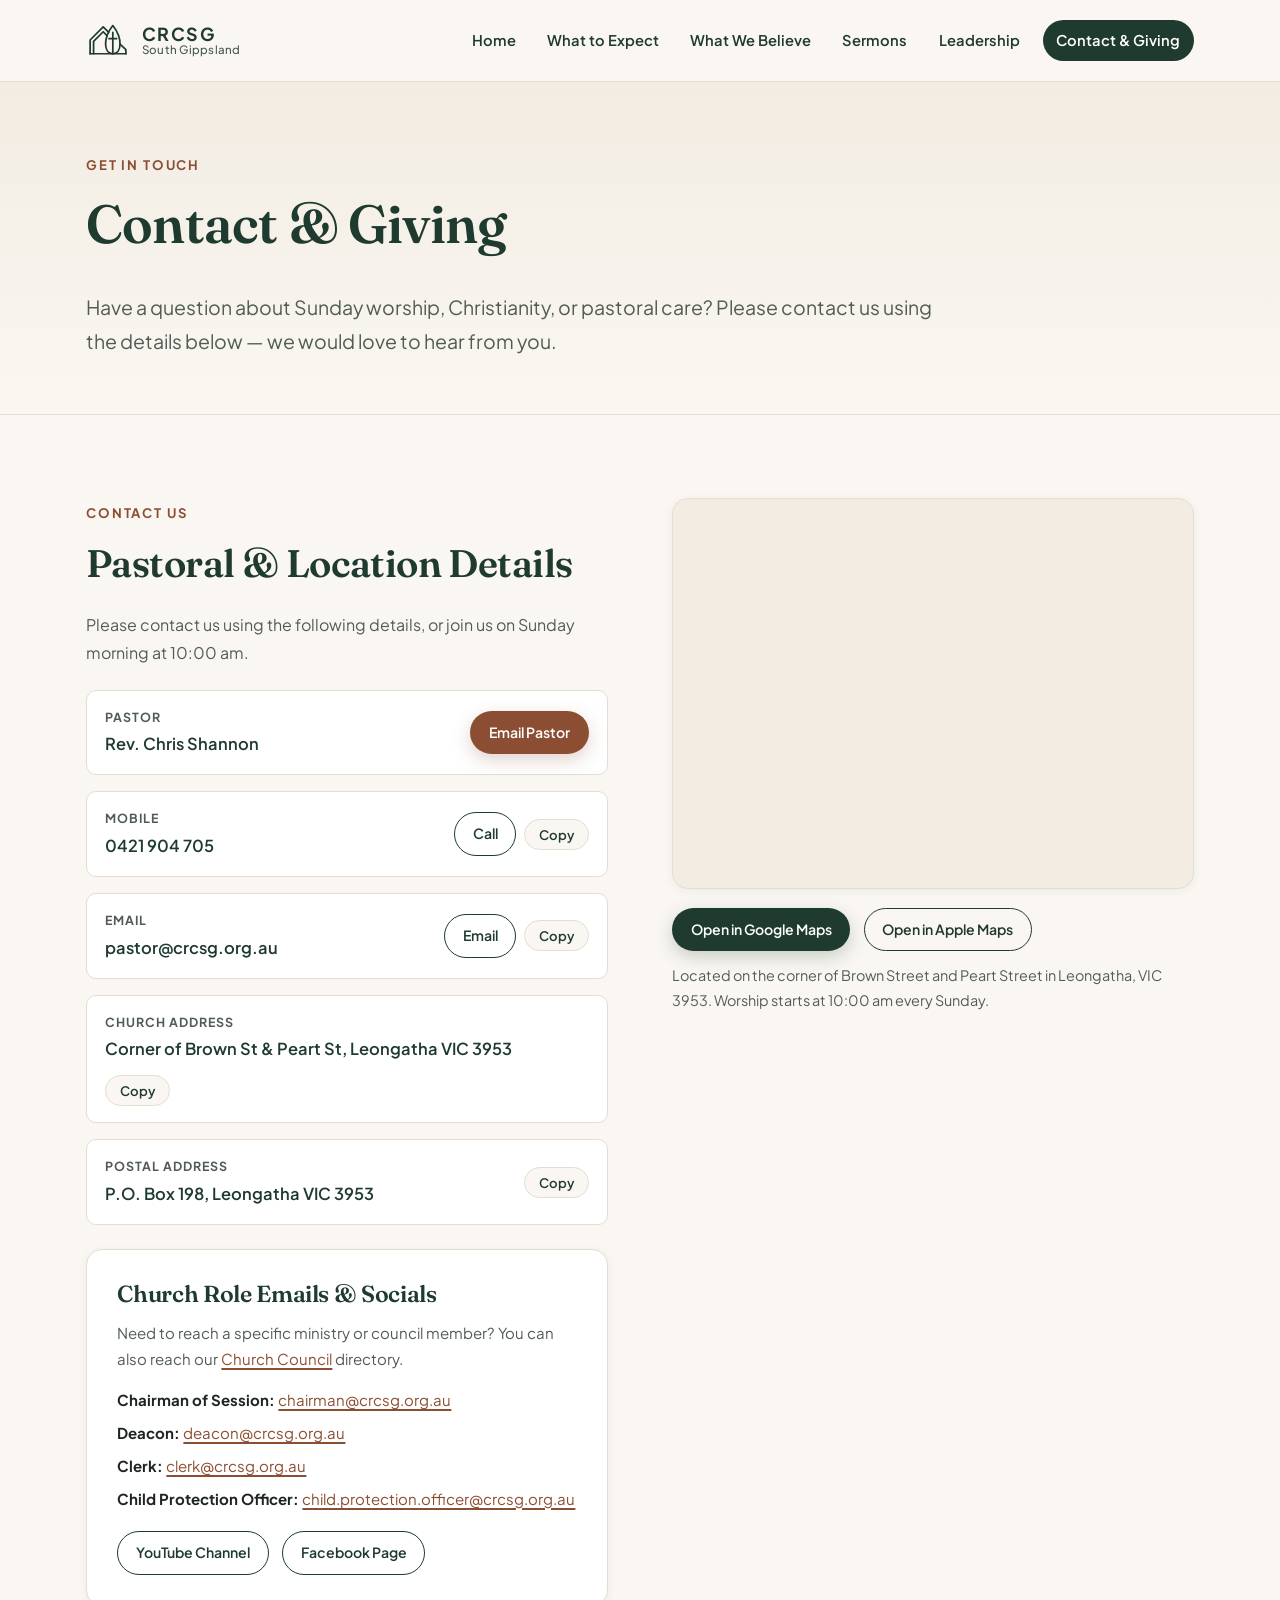
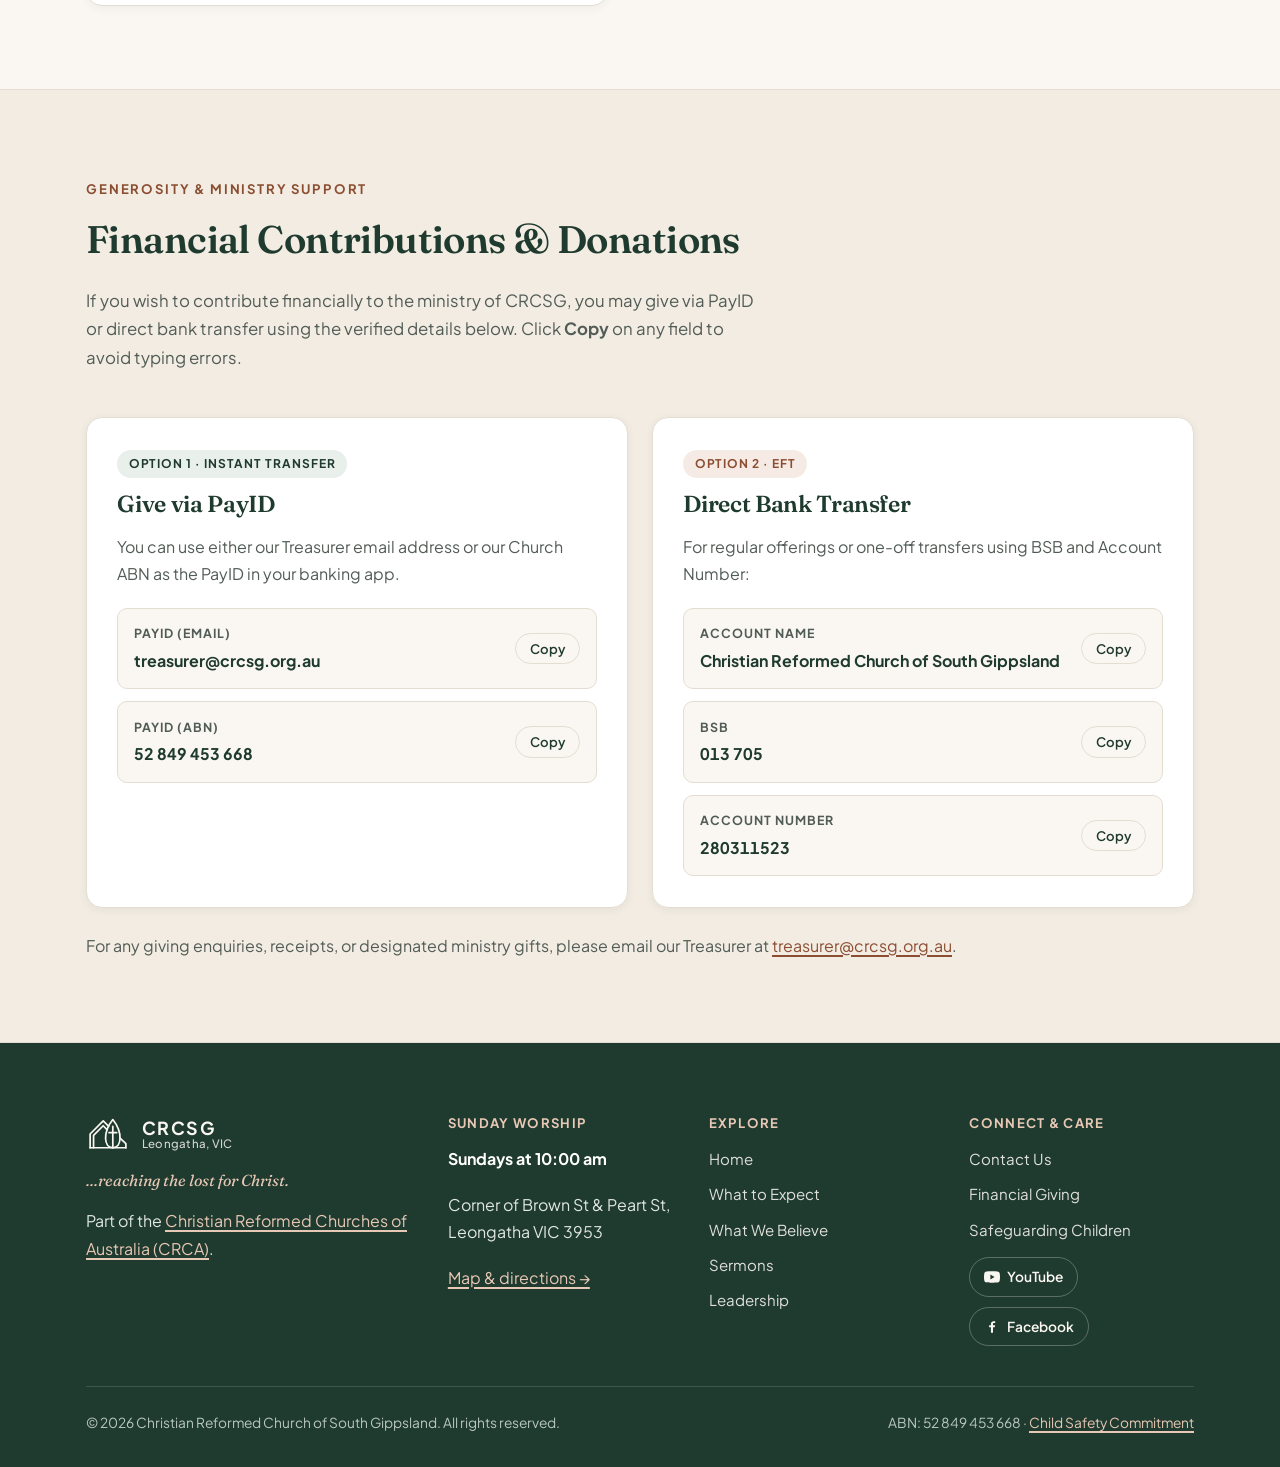
==== contact.html @ a5b3b0ab "Initial static website for Christian Reformed Church of South Gippsland" ====
<!DOCTYPE html>
<html lang="en-AU">
<head>
  <meta charset="UTF-8">
  <meta name="viewport" content="width=device-width, initial-scale=1.0">
  <title>Contact &amp; Giving | Christian Reformed Church of South Gippsland</title>
  <meta name="description" content="Contact Rev. Chris Shannon, get directions to our church at the corner of Brown and Peart Streets in Leongatha, or find PayID and bank transfer details.">
  <link rel="icon" type="image/svg+xml" href="assets/images/favicon.svg">
  <link rel="preconnect" href="https://fonts.googleapis.com">
  <link rel="preconnect" href="https://fonts.gstatic.com" crossorigin>
  <link href="https://fonts.googleapis.com/css2?family=Fraunces:ital,opsz,wght@0,9..144,500;0,9..144,600;1,9..144,500&family=Plus+Jakarta+Sans:wght@400;500;600;700&display=swap" rel="stylesheet">
  <link rel="stylesheet" href="assets/css/styles.css">
  <script defer src="assets/js/site-config.js"></script>
  <script defer src="assets/js/main.js"></script>
</head>
<body>
  <a class="skip-link" href="#main-content">Skip to main content</a>

  <header class="site-header">
    <div class="container header-inner">
      <a class="brand-link" href="index.html" aria-label="CRCSG Home">
        <svg class="brand-emblem" viewBox="0 0 64 52" fill="none" aria-hidden="true">
          <g stroke="currentColor" stroke-width="2.5" stroke-linecap="round" stroke-linejoin="round">
            <line x1="6" y1="46" x2="58" y2="46"/>
            <path d="M 6 46 V 26 L 25 7 L 33 15"/>
            <path d="M 11 46 V 28 L 25 14 L 30.5 19.5"/>
            <path d="M 39 5 C 54 24, 52 46, 39 46 C 26 46, 24 24, 39 5 Z"/>
            <line x1="39" y1="15" x2="39" y2="46"/>
            <line x1="33.5" y1="24" x2="44.5" y2="24"/>
            <path d="M 49.5 32 L 58 40 V 46"/>
          </g>
        </svg>
        <span class="brand-text">
          <span class="brand-acronym" data-config="shortName">CRCSG</span>
          <span class="brand-sub">South Gippsland</span>
        </span>
      </a>

      <button class="nav-toggle" type="button" aria-expanded="false" aria-controls="primary-navigation" aria-label="Toggle navigation menu">
        <svg viewBox="0 0 24 24" fill="none" stroke="currentColor" stroke-width="2" stroke-linecap="round" aria-hidden="true">
          <line x1="3" y1="6" x2="21" y2="6"/>
          <line x1="3" y1="12" x2="21" y2="12"/>
          <line x1="3" y1="18" x2="21" y2="18"/>
        </svg>
      </button>

      <nav class="primary-nav" id="primary-navigation" aria-label="Main navigation">
        <ul class="nav-list">
          <li><a class="nav-link" href="index.html">Home</a></li>
          <li><a class="nav-link" href="what-to-expect.html">What to Expect</a></li>
          <li><a class="nav-link" href="what-we-believe.html">What We Believe</a></li>
          <li><a class="nav-link" href="sermons.html">Sermons</a></li>
          <li><a class="nav-link" href="leadership.html">Leadership</a></li>
          <li><a class="nav-link nav-link--cta" href="contact.html" aria-current="page">Contact &amp; Giving</a></li>
        </ul>
      </nav>
    </div>
  </header>

  <div class="header-spacer" aria-hidden="true"></div>

  <main id="main-content">
    <section class="page-hero">
      <div class="container">
        <span class="eyebrow">Get In Touch</span>
        <h1>Contact &amp; Giving</h1>
        <p class="lead">
          Have a question about Sunday worship, Christianity, or pastoral care? Please contact us using the details below — we would love to hear from you.
        </p>
      </div>
    </section>

    <section class="section" id="location">
      <div class="container">
        <div class="split-grid split-grid--top">
          <div>
            <span class="eyebrow">Contact Us</span>
            <h2>Pastoral &amp; Location Details</h2>
            <p class="prose" style="color: var(--ink-muted); margin-bottom: 1.5rem;">
              Please contact us using the following details, or join us on Sunday morning at 10:00 am.
            </p>

            <div class="detail-list">
              <div class="detail-row">
                <div class="detail-meta">
                  <span class="detail-label">Pastor</span>
                  <span class="detail-value" data-config="pastor.name">Rev. Chris Shannon</span>
                </div>
                <div class="detail-actions">
                  <a class="btn btn-primary btn-sm" data-config-href="pastor.email" data-href-prefix="mailto:" href="mailto:pastor@crcsg.org.au">Email Pastor</a>
                </div>
              </div>

              <div class="detail-row">
                <div class="detail-meta">
                  <span class="detail-label">Mobile</span>
                  <span class="detail-value" data-config="pastor.phoneDisplay">0421 904 705</span>
                </div>
                <div class="detail-actions">
                  <a class="btn btn-outline btn-sm" data-config-href="pastor.phoneHref" data-href-prefix="tel:" href="tel:+61421904705">Call</a>
                  <button class="copy-btn" type="button" data-copy-config="pastor.phoneDisplay" data-copy-value="0421 904 705">Copy</button>
                </div>
              </div>

              <div class="detail-row">
                <div class="detail-meta">
                  <span class="detail-label">Email</span>
                  <span class="detail-value" data-config="pastor.email">pastor@crcsg.org.au</span>
                </div>
                <div class="detail-actions">
                  <a class="btn btn-outline btn-sm" data-config-href="pastor.email" data-href-prefix="mailto:" href="mailto:pastor@crcsg.org.au">Email</a>
                  <button class="copy-btn" type="button" data-copy-config="pastor.email" data-copy-value="pastor@crcsg.org.au">Copy</button>
                </div>
              </div>

              <div class="detail-row">
                <div class="detail-meta">
                  <span class="detail-label">Church Address</span>
                  <span class="detail-value" data-config="streetAddress">Corner of Brown St &amp; Peart St, Leongatha VIC 3953</span>
                </div>
                <div class="detail-actions">
                  <button class="copy-btn" type="button" data-copy-config="streetAddress" data-copy-value="Corner of Brown St & Peart St, Leongatha VIC 3953">Copy</button>
                </div>
              </div>

              <div class="detail-row">
                <div class="detail-meta">
                  <span class="detail-label">Postal Address</span>
                  <span class="detail-value" data-config="postalAddress">P.O. Box 198, Leongatha VIC 3953</span>
                </div>
                <div class="detail-actions">
                  <button class="copy-btn" type="button" data-copy-config="postalAddress" data-copy-value="P.O. Box 198, Leongatha VIC 3953">Copy</button>
                </div>
              </div>
            </div>

            <div class="card" style="margin-top: 1.5rem;">
              <h3 style="margin-bottom: 0.75rem;">Church Role Emails &amp; Socials</h3>
              <p style="font-size: 0.94rem; margin-bottom: 1rem;">
                Need to reach a specific ministry or council member? You can also reach our <a href="leadership.html">Church Council</a> directory.
              </p>
              <ul style="list-style: none; padding: 0; margin: 0 0 1.25rem; font-size: 0.94rem;">
                <li><strong>Chairman of Session:</strong> <a data-config-href="emails.chairman" data-href-prefix="mailto:" href="mailto:chairman@crcsg.org.au" data-config="emails.chairman">chairman@crcsg.org.au</a></li>
                <li><strong>Deacon:</strong> <a data-config-href="emails.deacon" data-href-prefix="mailto:" href="mailto:deacon@crcsg.org.au" data-config="emails.deacon">deacon@crcsg.org.au</a></li>
                <li><strong>Clerk:</strong> <a data-config-href="emails.clerk" data-href-prefix="mailto:" href="mailto:clerk@crcsg.org.au" data-config="emails.clerk">clerk@crcsg.org.au</a></li>
                <li><strong>Child Protection Officer:</strong> <a data-config-href="emails.childProtection" data-href-prefix="mailto:" href="mailto:child.protection.officer@crcsg.org.au" data-config="emails.childProtection">child.protection.officer@crcsg.org.au</a></li>
              </ul>
              <div class="btn-group">
                <a class="btn btn-outline btn-sm" data-config-href="youtube.channelUrl" href="https://www.youtube.com/@sgcrc-christianreformedchurch" target="_blank" rel="noopener noreferrer">YouTube Channel</a>
                <a class="btn btn-outline btn-sm" data-config-href="facebookUrl" href="https://www.facebook.com/p/Christian-Reformed-Church-South-Gippsland-100090853963231/" target="_blank" rel="noopener noreferrer">Facebook Page</a>
              </div>
            </div>
          </div>

          <div data-reveal>
            <div class="map-frame">
              <iframe
                title="Map showing Christian Reformed Church of South Gippsland at Corner of Brown St and Peart St, Leongatha"
                src="https://maps.google.com/maps?q=-38.473421,145.938105&z=16&output=embed"
                loading="lazy"
                referrerpolicy="no-referrer-when-downgrade"></iframe>
            </div>
            <div class="btn-group" style="margin-top: 1.15rem;">
              <a class="btn btn-forest btn-sm" data-config-href="googleMapsUrl" href="https://www.google.com/maps/search/?api=1&query=Corner+of+Brown+St+%26+Peart+St,+Leongatha+VIC+3953,+Australia" target="_blank" rel="noopener noreferrer">
                Open in Google Maps
              </a>
              <a class="btn btn-outline btn-sm" data-config-href="appleMapsUrl" href="https://maps.apple.com/?q=Christian+Reformed+Church+of+South+Gippsland&ll=-38.473421,145.938105" target="_blank" rel="noopener noreferrer">
                Open in Apple Maps
              </a>
            </div>
            <p style="margin-top: 0.75rem; font-size: 0.9rem; color: var(--ink-muted);">
              Located on the corner of Brown Street and Peart Street in Leongatha, VIC 3953. Worship starts at 10:00 am every Sunday.
            </p>
          </div>
        </div>
      </div>
    </section>

    <section class="section section--sand" id="giving">
      <div class="container">
        <div class="section-header">
          <span class="eyebrow">Generosity &amp; Ministry Support</span>
          <h2>Financial Contributions &amp; Donations</h2>
          <p>
            If you wish to contribute financially to the ministry of CRCSG, you may give via PayID or direct bank transfer using the verified details below. Click <strong>Copy</strong> on any field to avoid typing errors.
          </p>
        </div>

        <div class="cards-grid cards-grid--2" data-reveal>
          <article class="card">
            <span class="role-badge">Option 1 · Instant Transfer</span>
            <h3>Give via PayID</h3>
            <p style="margin-bottom: 1.25rem;">
              You can use either our Treasurer email address or our Church ABN as the PayID in your banking app.
            </p>

            <div class="giving-row">
              <div class="detail-meta">
                <span class="detail-label">PayID (Email)</span>
                <span class="mono-value" data-config="giving.payIdEmail">treasurer@crcsg.org.au</span>
              </div>
              <button class="copy-btn" type="button" data-copy-config="giving.payIdEmail" data-copy-value="treasurer@crcsg.org.au">Copy</button>
            </div>

            <div class="giving-row">
              <div class="detail-meta">
                <span class="detail-label">PayID (ABN)</span>
                <span class="mono-value" data-config="giving.payIdAbnDisplay">52 849 453 668</span>
              </div>
              <button class="copy-btn" type="button" data-copy-config="giving.payIdAbnCopy" data-copy-value="52849453668">Copy</button>
            </div>
          </article>

          <article class="card">
            <span class="role-badge role-badge--timber">Option 2 · EFT</span>
            <h3>Direct Bank Transfer</h3>
            <p style="margin-bottom: 1.25rem;">
              For regular offerings or one-off transfers using BSB and Account Number:
            </p>

            <div class="giving-row">
              <div class="detail-meta">
                <span class="detail-label">Account Name</span>
                <span class="mono-value" data-config="giving.accountName">Christian Reformed Church of South Gippsland</span>
              </div>
              <button class="copy-btn" type="button" data-copy-config="giving.accountName" data-copy-value="Christian Reformed Church of South Gippsland">Copy</button>
            </div>

            <div class="giving-row">
              <div class="detail-meta">
                <span class="detail-label">BSB</span>
                <span class="mono-value" data-config="giving.bsbDisplay">013 705</span>
              </div>
              <button class="copy-btn" type="button" data-copy-config="giving.bsbCopy" data-copy-value="013705">Copy</button>
            </div>

            <div class="giving-row">
              <div class="detail-meta">
                <span class="detail-label">Account Number</span>
                <span class="mono-value" data-config="giving.accountNumber">280311523</span>
              </div>
              <button class="copy-btn" type="button" data-copy-config="giving.accountNumber" data-copy-value="280311523">Copy</button>
            </div>
          </article>
        </div>

        <p style="margin-top: 1.5rem; color: var(--ink-muted);">
          For any giving enquiries, receipts, or designated ministry gifts, please email our Treasurer at
          <a data-config-href="emails.treasurer" data-href-prefix="mailto:" href="mailto:treasurer@crcsg.org.au" data-config="emails.treasurer">treasurer@crcsg.org.au</a>.
        </p>
      </div>
    </section>
  </main>

  <footer class="site-footer">
    <div class="container">
      <div class="footer-grid">
        <div>
          <a class="brand-link footer-brand" href="index.html">
            <svg class="brand-emblem" viewBox="0 0 64 52" fill="none" aria-hidden="true">
              <g stroke="currentColor" stroke-width="2.5" stroke-linecap="round" stroke-linejoin="round">
                <line x1="6" y1="46" x2="58" y2="46"/>
                <path d="M 6 46 V 26 L 25 7 L 33 15"/>
                <path d="M 11 46 V 28 L 25 14 L 30.5 19.5"/>
                <path d="M 39 5 C 54 24, 52 46, 39 46 C 26 46, 24 24, 39 5 Z"/>
                <line x1="39" y1="15" x2="39" y2="46"/>
                <line x1="33.5" y1="24" x2="44.5" y2="24"/>
                <path d="M 49.5 32 L 58 40 V 46"/>
              </g>
            </svg>
            <span class="brand-text">
              <span class="brand-acronym" data-config="shortName">CRCSG</span>
              <span class="brand-sub">Leongatha, VIC</span>
            </span>
          </a>
          <p class="footer-tagline" data-config="tagline">...reaching the lost for Christ.</p>
          <p>
            Part of the <a href="https://crca.org.au" data-config-href="crcaUrl" target="_blank" rel="noopener noreferrer" style="color: #E7C8B5;">Christian Reformed Churches of Australia (CRCA)</a>.
          </p>
        </div>

        <div>
          <h3 class="footer-heading">Sunday Worship</h3>
          <p><strong data-config="serviceTime" style="color: #FFFFFF;">Sundays at 10:00 am</strong></p>
          <p data-config="streetAddress">Corner of Brown St &amp; Peart St, Leongatha VIC 3953</p>
          <p><a href="contact.html#location" style="color: #E7C8B5;">Map &amp; directions →</a></p>
        </div>

        <div>
          <h3 class="footer-heading">Explore</h3>
          <ul class="footer-links">
            <li><a href="index.html">Home</a></li>
            <li><a href="what-to-expect.html">What to Expect</a></li>
            <li><a href="what-we-believe.html">What We Believe</a></li>
            <li><a href="sermons.html">Sermons</a></li>
            <li><a href="leadership.html">Leadership</a></li>
          </ul>
        </div>

        <div>
          <h3 class="footer-heading">Connect &amp; Care</h3>
          <ul class="footer-links">
            <li><a href="contact.html">Contact Us</a></li>
            <li><a href="contact.html#giving">Financial Giving</a></li>
            <li><a href="safeguarding.html">Safeguarding Children</a></li>
          </ul>
          <div class="social-pills">
            <a class="social-pill" data-config-href="youtube.channelUrl" href="https://www.youtube.com/@sgcrc-christianreformedchurch" target="_blank" rel="noopener noreferrer">
              <svg viewBox="0 0 24 24" fill="currentColor" aria-hidden="true"><path d="M23.5 6.2a3 3 0 0 0-2.1-2.1C19.5 3.5 12 3.5 12 3.5s-7.5 0-9.4.6A3 3 0 0 0 .5 6.2 31.3 31.3 0 0 0 0 12a31.3 31.3 0 0 0 .5 5.8 3 3 0 0 0 2.1 2.1c1.9.6 9.4.6 9.4.6s7.5 0 9.4-.6a3 3 0 0 0 2.1-2.1A31.3 31.3 0 0 0 24 12a31.3 31.3 0 0 0-.5-5.8ZM9.6 15.6V8.4L15.8 12l-6.2 3.6Z"/></svg>
              YouTube
            </a>
            <a class="social-pill" data-config-href="facebookUrl" href="https://www.facebook.com/p/Christian-Reformed-Church-South-Gippsland-100090853963231/" target="_blank" rel="noopener noreferrer">
              <svg viewBox="0 0 24 24" fill="currentColor" aria-hidden="true"><path d="M13.5 22v-8h2.7l.4-3h-3.1V9.1c0-.9.3-1.5 1.6-1.5h1.7V4.9c-.3 0-1.3-.1-2.4-.1-2.4 0-4 1.4-4 4.1V11H7.7v3h2.7v8h3.1Z"/></svg>
              Facebook
            </a>
          </div>
        </div>
      </div>

      <div class="footer-bottom">
        <span>&copy; <span data-current-year>2026</span> <span data-config="churchName">Christian Reformed Church of South Gippsland</span>. All rights reserved.</span>
        <span>ABN: <span data-config="abn">52 849 453 668</span> · <a href="safeguarding.html">Child Safety Commitment</a></span>
      </div>
    </div>
  </footer>
</body>
</html>
---- assets/css/styles.css ----
/* ==========================================================================
   CRCSG Design System — "Warm South Gippsland"
   Pure static CSS with custom properties, zero dependencies.
   ========================================================================== */

:root {
  /* Core Palette */
  --bg-cream: #FAF7F2;
  --bg-sand: #F2ECE2;
  --bg-card: #FFFFFF;
  --forest-deep: #1F3A2E;
  --forest-mid: #2E5242;
  --forest-soft: #E9F0EC;
  --timber: #8C4E32;
  --timber-hover: #733D25;
  --timber-soft: #F6EBE4;
  --ink: #1E2421;
  --ink-muted: #525C56;
  --border-warm: #E4DDD2;

  /* Emergency / Safeguarding Alert */
  --danger-soft: #FDF2F2;
  --danger-border: #D96B6B;
  --danger-text: #8C2323;

  /* Typography */
  --font-serif: "Fraunces", Georgia, "Times New Roman", serif;
  --font-sans: "Plus Jakarta Sans", -apple-system, BlinkMacSystemFont, "Segoe UI", Roboto, sans-serif;

  /* Layout & Rhythm */
  --container-max: 1180px;
  --prose-max: 68ch;
  --header-height: 82px;
  --radius-sm: 10px;
  --radius-md: 16px;
  --radius-lg: 24px;
  --shadow-sm: 0 2px 10px rgba(31, 58, 46, 0.06);
  --shadow-md: 0 12px 32px rgba(31, 58, 46, 0.09);
  --shadow-lg: 0 20px 50px rgba(31, 58, 46, 0.14);
  --transition: 220ms cubic-bezier(0.22, 1, 0.36, 1);
}

/* Base Reset */
*,
*::before,
*::after {
  box-sizing: border-box;
}

html {
  scroll-behavior: smooth;
  -webkit-text-size-adjust: 100%;
}

body {
  margin: 0;
  font-family: var(--font-sans);
  font-size: 1rem;
  line-height: 1.7;
  color: var(--ink);
  background-color: var(--bg-cream);
  overflow-x: hidden;
  -webkit-font-smoothing: antialiased;
}

img,
svg,
iframe {
  max-width: 100%;
  display: block;
}

img {
  height: auto;
}

a {
  color: var(--timber);
  text-decoration-thickness: 1.5px;
  text-underline-offset: 3px;
  transition: color var(--transition);
}

a:hover {
  color: var(--timber-hover);
}

a:focus-visible,
button:focus-visible {
  outline: 3px solid var(--timber);
  outline-offset: 3px;
  border-radius: 4px;
}

h1,
h2,
h3,
h4 {
  margin: 0 0 0.65em;
  font-family: var(--font-serif);
  font-weight: 600;
  line-height: 1.2;
  color: var(--forest-deep);
  letter-spacing: -0.015em;
}

h1 {
  font-size: clamp(2.15rem, 4.4vw, 3.35rem);
}

h2 {
  font-size: clamp(1.7rem, 3.1vw, 2.4rem);
}

h3 {
  font-size: clamp(1.2rem, 2vw, 1.45rem);
}

p {
  margin: 0 0 1.15em;
}

p:last-child {
  margin-bottom: 0;
}

ul {
  margin: 0 0 1.15em;
  padding-left: 1.35rem;
}

li + li {
  margin-top: 0.45rem;
}

.sr-only {
  position: absolute;
  width: 1px;
  height: 1px;
  padding: 0;
  margin: -1px;
  overflow: hidden;
  clip: rect(0, 0, 0, 0);
  white-space: nowrap;
  border: 0;
}

.skip-link {
  position: absolute;
  left: -9999px;
  top: 0.75rem;
  z-index: 9999;
  padding: 0.75rem 1.25rem;
  background: var(--forest-deep);
  color: #FFFFFF;
  font-weight: 600;
  text-decoration: none;
  border-radius: 8px;
}

.skip-link:focus {
  left: 0.75rem;
}

.container {
  width: 100%;
  max-width: var(--container-max);
  margin: 0 auto;
  padding: 0 clamp(1.2rem, 4vw, 2.25rem);
}

.prose {
  max-width: var(--prose-max);
}

/* ==========================================================================
   Buttons & Links
   ========================================================================== */
.btn {
  display: inline-flex;
  align-items: center;
  justify-content: center;
  gap: 0.55rem;
  padding: 0.85rem 1.5rem;
  border-radius: 999px;
  border: 1.5px solid transparent;
  font-family: var(--font-sans);
  font-size: 0.96rem;
  font-weight: 600;
  text-decoration: none;
  cursor: pointer;
  transition: background-color var(--transition), color var(--transition),
    border-color var(--transition), transform var(--transition),
    box-shadow var(--transition);
}

.btn svg {
  width: 18px;
  height: 18px;
  flex-shrink: 0;
}

.btn:hover {
  transform: translateY(-1px);
}

.btn-primary {
  background-color: var(--timber);
  color: #FFFFFF;
  box-shadow: 0 6px 18px rgba(140, 78, 50, 0.25);
}

.btn-primary:hover {
  background-color: var(--timber-hover);
  color: #FFFFFF;
}

.btn-forest {
  background-color: var(--forest-deep);
  color: #FFFFFF;
  box-shadow: 0 6px 18px rgba(31, 58, 46, 0.22);
}

.btn-forest:hover {
  background-color: var(--forest-mid);
  color: #FFFFFF;
}

.btn-outline {
  background-color: transparent;
  color: var(--forest-deep);
  border-color: var(--forest-deep);
}

.btn-outline:hover {
  background-color: var(--forest-deep);
  color: #FFFFFF;
}

.btn-outline-light {
  background-color: rgba(250, 247, 242, 0.12);
  color: #FAF7F2;
  border-color: rgba(250, 247, 242, 0.6);
  backdrop-filter: blur(6px);
}

.btn-outline-light:hover {
  background-color: #FAF7F2;
  color: var(--forest-deep);
  border-color: #FAF7F2;
}

.btn-sm {
  padding: 0.55rem 1.1rem;
  font-size: 0.88rem;
}

.btn-group {
  display: flex;
  flex-wrap: wrap;
  gap: 0.85rem;
  align-items: center;
}

.text-link {
  display: inline-flex;
  align-items: center;
  gap: 0.35rem;
  font-weight: 600;
  color: var(--timber);
  text-decoration: none;
  border-bottom: 1.5px solid rgba(140, 78, 50, 0.35);
  padding-bottom: 2px;
}

.text-link:hover {
  color: var(--timber-hover);
  border-bottom-color: var(--timber-hover);
}

/* Copy Buttons */
.copy-btn {
  display: inline-flex;
  align-items: center;
  gap: 0.4rem;
  padding: 0.38rem 0.85rem;
  border-radius: 999px;
  border: 1px solid var(--border-warm);
  background-color: var(--bg-cream);
  color: var(--forest-deep);
  font-family: var(--font-sans);
  font-size: 0.82rem;
  font-weight: 600;
  cursor: pointer;
  white-space: nowrap;
  transition: all var(--transition);
}

.copy-btn:hover {
  background-color: var(--forest-soft);
  border-color: var(--forest-mid);
}

.copy-btn.is-copied {
  background-color: var(--forest-deep);
  border-color: var(--forest-deep);
  color: #FFFFFF;
}

.copy-btn--subtle {
  padding: 0.28rem 0.72rem;
  font-size: 0.78rem;
}

/* ==========================================================================
   Site Header & Navigation
   ========================================================================== */
.site-header {
  position: fixed;
  top: 0;
  left: 0;
  right: 0;
  z-index: 1000;
  height: var(--header-height);
  display: flex;
  align-items: center;
  background-color: rgba(250, 247, 242, 0.95);
  border-bottom: 1px solid var(--border-warm);
  backdrop-filter: blur(12px);
  color: var(--forest-deep);
  transition: background-color var(--transition), color var(--transition),
    border-color var(--transition), box-shadow var(--transition);
}

.site-header.is-scrolled {
  background-color: rgba(250, 247, 242, 0.98);
  box-shadow: var(--shadow-sm);
}

/* Transparent Dark-Hero Header Mode (Home Page Only) */
.site-header--hero:not(.is-scrolled) {
  background-color: rgba(18, 36, 28, 0.28);
  border-bottom-color: rgba(250, 247, 242, 0.14);
  color: #FAF7F2;
}

.header-inner {
  display: flex;
  align-items: center;
  justify-content: space-between;
  gap: 1.5rem;
}

.brand-link {
  display: inline-flex;
  align-items: center;
  gap: 0.75rem;
  text-decoration: none;
  color: inherit;
  flex-shrink: 0;
}

.brand-link:hover {
  color: inherit;
}

.brand-emblem {
  width: 44px;
  height: 38px;
  color: inherit;
  flex-shrink: 0;
}

.brand-text {
  display: flex;
  flex-direction: column;
  line-height: 1.1;
}

.brand-acronym {
  font-family: var(--font-sans);
  font-size: 1.12rem;
  font-weight: 700;
  letter-spacing: 0.08em;
}

.brand-sub {
  font-size: 0.72rem;
  font-weight: 500;
  opacity: 0.82;
  letter-spacing: 0.02em;
}

.primary-nav {
  display: flex;
  align-items: center;
  gap: 0.35rem;
}

.nav-list {
  display: flex;
  align-items: center;
  list-style: none;
  margin: 0;
  padding: 0;
  gap: 0.25rem;
}

.nav-list li + li {
  margin-top: 0;
}

.nav-link {
  display: inline-flex;
  align-items: center;
  padding: 0.5rem 0.85rem;
  border-radius: 999px;
  font-size: 0.92rem;
  font-weight: 600;
  color: inherit;
  text-decoration: none;
  white-space: nowrap;
  transition: background-color var(--transition), color var(--transition);
}

.nav-link:hover {
  color: inherit;
  background-color: rgba(31, 58, 46, 0.08);
}

.site-header--hero:not(.is-scrolled) .nav-link:hover {
  background-color: rgba(250, 247, 242, 0.15);
}

.nav-link[aria-current="page"] {
  background-color: var(--forest-soft);
  color: var(--forest-deep);
}

.site-header--hero:not(.is-scrolled) .nav-link[aria-current="page"] {
  background-color: rgba(250, 247, 242, 0.2);
  color: #FAF7F2;
}

.nav-link--cta {
  margin-left: 0.35rem;
  background-color: var(--timber);
  color: #FFFFFF;
}

.nav-link--cta:hover,
.site-header--hero:not(.is-scrolled) .nav-link--cta:hover {
  background-color: var(--timber-hover);
  color: #FFFFFF;
}

.nav-link--cta[aria-current="page"] {
  background-color: var(--forest-deep);
  color: #FFFFFF;
}

.nav-toggle {
  display: none;
  align-items: center;
  justify-content: center;
  width: 44px;
  height: 44px;
  padding: 0;
  border-radius: 10px;
  border: 1px solid currentColor;
  background: transparent;
  color: inherit;
  cursor: pointer;
}

.nav-toggle svg {
  width: 22px;
  height: 22px;
}

.header-spacer {
  height: var(--header-height);
}

/* ==========================================================================
   Hero & Page Headers
   ========================================================================== */
.hero {
  position: relative;
  min-height: min(86vh, 760px);
  display: flex;
  align-items: center;
  padding: calc(var(--header-height) + 3.5rem) 0 6.5rem;
  color: #FAF7F2;
  background-color: var(--forest-deep);
  background-size: cover;
  background-position: center;
  overflow: hidden;
}

.hero::before {
  content: "";
  position: absolute;
  inset: 0;
  background: linear-gradient(
    110deg,
    rgba(20, 40, 31, 0.88) 0%,
    rgba(24, 48, 37, 0.72) 52%,
    rgba(20, 40, 31, 0.46) 100%
  );
  z-index: 1;
}

.hero-inner {
  position: relative;
  z-index: 2;
  max-width: 720px;
}

.eyebrow {
  display: inline-flex;
  align-items: center;
  gap: 0.5rem;
  margin-bottom: 1rem;
  font-size: 0.82rem;
  font-weight: 700;
  text-transform: uppercase;
  letter-spacing: 0.14em;
  color: var(--timber);
}

.hero .eyebrow {
  color: #E7C8B5;
}

.hero h1 {
  color: #FAF7F2;
  margin-bottom: 0.45rem;
}

.hero-tagline {
  font-family: var(--font-serif);
  font-style: italic;
  font-size: clamp(1.2rem, 2.2vw, 1.55rem);
  color: #E9E2D6;
  margin-bottom: 1.75rem;
}

.hero-pill {
  display: inline-flex;
  flex-wrap: wrap;
  align-items: center;
  gap: 0.6rem 1rem;
  padding: 0.7rem 1.15rem;
  margin-bottom: 2rem;
  border-radius: var(--radius-md);
  background-color: rgba(250, 247, 242, 0.14);
  border: 1px solid rgba(250, 247, 242, 0.25);
  backdrop-filter: blur(8px);
  font-size: 0.94rem;
  font-weight: 500;
  color: #FAF7F2;
}

.hero-pill strong {
  color: #FFFFFF;
}

/* Quick-Info Overlap Strip */
.quick-bar-wrap {
  position: relative;
  z-index: 3;
  margin-top: -3.2rem;
  margin-bottom: 1rem;
}

.quick-bar {
  display: grid;
  grid-template-columns: repeat(3, minmax(0, 1fr));
  gap: 1.15rem;
}

.quick-card {
  display: flex;
  align-items: flex-start;
  gap: 1rem;
  padding: 1.35rem 1.4rem;
  background-color: var(--bg-card);
  border: 1px solid var(--border-warm);
  border-radius: var(--radius-md);
  box-shadow: var(--shadow-md);
}

.icon-well {
  width: 44px;
  height: 44px;
  border-radius: 12px;
  background-color: var(--forest-soft);
  color: var(--forest-deep);
  display: flex;
  align-items: center;
  justify-content: center;
  flex-shrink: 0;
}

.icon-well--timber {
  background-color: var(--timber-soft);
  color: var(--timber);
}

.icon-well svg {
  width: 22px;
  height: 22px;
}

.quick-card h2,
.quick-card h3 {
  font-family: var(--font-sans);
  font-size: 0.85rem;
  font-weight: 700;
  text-transform: uppercase;
  letter-spacing: 0.08em;
  color: var(--ink-muted);
  margin-bottom: 0.25rem;
}

.quick-card p {
  margin: 0;
  font-weight: 600;
  color: var(--forest-deep);
  line-height: 1.45;
}

.quick-card .quick-sub {
  display: block;
  margin-top: 0.2rem;
  font-size: 0.88rem;
  font-weight: 400;
  color: var(--ink-muted);
}

/* Interior Page Editorial Header */
.page-hero {
  padding: clamp(2.8rem, 6vw, 4.25rem) 0 clamp(2.4rem, 5vw, 3.5rem);
  background: linear-gradient(180deg, var(--bg-sand) 0%, var(--bg-cream) 100%);
  border-bottom: 1px solid var(--border-warm);
}

.page-hero .lead {
  font-size: clamp(1.06rem, 1.8vw, 1.22rem);
  color: var(--ink-muted);
  max-width: 62ch;
}

/* ==========================================================================
   Sections & Layouts
   ========================================================================== */
.section {
  padding: clamp(3.4rem, 6.5vw, 5.25rem) 0;
}

.section--sand {
  background-color: var(--bg-sand);
  border-top: 1px solid var(--border-warm);
  border-bottom: 1px solid var(--border-warm);
}

.section--forest {
  background-color: var(--forest-deep);
  color: #FAF7F2;
}

.section--forest h2,
.section--forest h3 {
  color: #FAF7F2;
}

.section--forest p {
  color: #DFE7E2;
}

.section-header {
  max-width: 680px;
  margin-bottom: clamp(2rem, 4vw, 2.75rem);
}

.section-header p {
  color: var(--ink-muted);
  font-size: 1.05rem;
}

.split-grid {
  display: grid;
  grid-template-columns: repeat(2, minmax(0, 1fr));
  gap: clamp(2rem, 5vw, 4rem);
  align-items: center;
}

.split-grid--top {
  align-items: start;
}

.media-frame {
  border-radius: var(--radius-lg);
  overflow: hidden;
  border: 1px solid var(--border-warm);
  box-shadow: var(--shadow-md);
  background-color: var(--bg-sand);
}

.media-frame img {
  width: 100%;
  aspect-ratio: 4 / 3;
  object-fit: cover;
}

.cards-grid {
  display: grid;
  grid-template-columns: repeat(3, minmax(0, 1fr));
  gap: 1.5rem;
}

.cards-grid--2 {
  grid-template-columns: repeat(2, minmax(0, 1fr));
}

.card {
  background-color: var(--bg-card);
  border: 1px solid var(--border-warm);
  border-radius: var(--radius-md);
  padding: clamp(1.4rem, 2.5vw, 1.9rem);
  box-shadow: var(--shadow-sm);
  transition: transform var(--transition), box-shadow var(--transition);
}

.card--hover:hover {
  transform: translateY(-3px);
  box-shadow: var(--shadow-md);
}

.card p {
  color: var(--ink-muted);
}

/* Badges & Tags */
.role-badge {
  display: inline-block;
  margin-bottom: 0.75rem;
  padding: 0.25rem 0.7rem;
  border-radius: 999px;
  font-size: 0.75rem;
  font-weight: 700;
  text-transform: uppercase;
  letter-spacing: 0.08em;
  background-color: var(--forest-soft);
  color: var(--forest-deep);
}

.role-badge--timber {
  background-color: var(--timber-soft);
  color: var(--timber);
}

.role-badge--sand {
  background-color: var(--bg-sand);
  color: var(--ink);
}

/* ==========================================================================
   YouTube Cinema Frame & Map Embeds
   ========================================================================== */
.video-frame {
  position: relative;
  width: 100%;
  aspect-ratio: 16 / 9;
  border-radius: var(--radius-lg);
  overflow: hidden;
  background-color: #13221B;
  border: 1px solid var(--border-warm);
  box-shadow: var(--shadow-lg);
}

.video-frame iframe {
  position: absolute;
  inset: 0;
  width: 100%;
  height: 100%;
  border: 0;
}

.map-frame {
  width: 100%;
  min-height: 360px;
  aspect-ratio: 4 / 3;
  border-radius: var(--radius-md);
  overflow: hidden;
  border: 1px solid var(--border-warm);
  background-color: var(--bg-sand);
  box-shadow: var(--shadow-sm);
}

.map-frame iframe {
  width: 100%;
  height: 100%;
  min-height: 360px;
  border: 0;
}

.pdf-frame {
  width: 100%;
  min-height: 640px;
  border-radius: var(--radius-md);
  overflow: hidden;
  border: 1px solid var(--border-warm);
  background-color: #FFFFFF;
  box-shadow: var(--shadow-md);
}

.pdf-frame iframe {
  width: 100%;
  height: 640px;
  border: 0;
}

/* ==========================================================================
   What to Expect & What We Believe Specials
   ========================================================================== */
.rhythm-list {
  list-style: none;
  padding: 0;
  margin: 1.5rem 0 0;
  display: grid;
  gap: 0.75rem;
}

.rhythm-item {
  display: flex;
  align-items: flex-start;
  gap: 0.85rem;
  padding: 0.9rem 1.1rem;
  background-color: var(--bg-card);
  border: 1px solid var(--border-warm);
  border-radius: var(--radius-sm);
}

.rhythm-item svg {
  width: 20px;
  height: 20px;
  color: var(--timber);
  flex-shrink: 0;
  margin-top: 0.15rem;
}

.callout-banner {
  padding: clamp(1.75rem, 3.5vw, 2.5rem);
  border-radius: var(--radius-lg);
  background-color: var(--forest-soft);
  border: 1px solid rgba(31, 58, 46, 0.16);
}

.solas-grid {
  display: grid;
  grid-template-columns: repeat(2, minmax(0, 1fr));
  gap: 1.4rem;
}

.sola-card {
  position: relative;
  display: flex;
  flex-direction: column;
  background-color: var(--bg-card);
  border: 1px solid var(--border-warm);
  border-radius: var(--radius-md);
  padding: 1.75rem;
  box-shadow: var(--shadow-sm);
}

.sola-card--full {
  grid-column: 1 / -1;
}

.sola-num {
  font-family: var(--font-serif);
  font-size: 0.95rem;
  font-weight: 600;
  color: var(--timber);
  margin-bottom: 0.35rem;
  letter-spacing: 0.06em;
}

.sola-latin {
  font-size: 0.82rem;
  font-style: italic;
  color: var(--ink-muted);
  margin-bottom: 0.85rem;
}

/* ==========================================================================
   Leadership, Contact & Giving
   ========================================================================== */
.leadership-grid {
  display: grid;
  grid-template-columns: repeat(2, minmax(0, 1fr));
  gap: 1.5rem;
}

.leader-card {
  display: flex;
  flex-direction: column;
}

.leader-card--wide {
  grid-column: 1 / -1;
}

.leader-name {
  margin-bottom: 0.45rem;
}

.leader-desc {
  margin-bottom: 1rem;
}

.leader-actions {
  margin-top: auto;
  display: flex;
  flex-wrap: wrap;
  align-items: center;
  gap: 0.65rem 1rem;
}

.elder-list {
  list-style: none;
  padding: 0;
  margin: 0.35rem 0 0;
  display: grid;
  grid-template-columns: repeat(2, minmax(0, 1fr));
  gap: 0.85rem;
}

.elder-item {
  display: flex;
  flex-wrap: wrap;
  align-items: center;
  justify-content: space-between;
  gap: 0.6rem;
  padding: 0.95rem 1.1rem;
  border-radius: var(--radius-sm);
  background-color: var(--bg-cream);
  border: 1px solid var(--border-warm);
}

.elder-info {
  display: flex;
  flex-direction: column;
}

.elder-note {
  font-size: 0.84rem;
  color: var(--ink-muted);
}

/* Contact Rows & Giving Details */
.detail-list {
  display: grid;
  gap: 1rem;
}

.detail-row {
  display: flex;
  flex-wrap: wrap;
  align-items: center;
  justify-content: space-between;
  gap: 0.75rem 1rem;
  padding: 1rem 1.15rem;
  background-color: var(--bg-card);
  border: 1px solid var(--border-warm);
  border-radius: var(--radius-sm);
}

.detail-meta {
  display: flex;
  flex-direction: column;
  gap: 0.15rem;
}

.detail-label {
  font-size: 0.78rem;
  font-weight: 700;
  text-transform: uppercase;
  letter-spacing: 0.08em;
  color: var(--ink-muted);
}

.detail-value {
  font-size: 1.03rem;
  font-weight: 600;
  color: var(--forest-deep);
  word-break: break-word;
}

.detail-actions {
  display: flex;
  flex-wrap: wrap;
  align-items: center;
  gap: 0.5rem;
}

.giving-row {
  display: flex;
  flex-wrap: wrap;
  align-items: center;
  justify-content: space-between;
  gap: 0.75rem;
  padding: 0.9rem 1rem;
  border-radius: var(--radius-sm);
  background-color: var(--bg-cream);
  border: 1px solid var(--border-warm);
}

.giving-row + .giving-row {
  margin-top: 0.75rem;
}

.mono-value {
  font-family: var(--font-sans);
  font-variant-numeric: tabular-nums;
  font-weight: 700;
  color: var(--forest-deep);
}

/* Safeguarding 000 Emergency Banner */
.alert-emergency {
  display: flex;
  align-items: flex-start;
  gap: 1rem;
  padding: 1.3rem 1.5rem;
  border-radius: var(--radius-md);
  background-color: var(--danger-soft);
  border: 1.5px solid var(--danger-border);
  color: var(--danger-text);
  margin-bottom: 2rem;
}

.alert-emergency svg {
  width: 24px;
  height: 24px;
  flex-shrink: 0;
  margin-top: 0.1rem;
}

.alert-emergency strong {
  color: var(--danger-text);
}

.alert-emergency a {
  color: var(--danger-text);
  font-weight: 700;
}

/* ==========================================================================
   Footer
   ========================================================================== */
.site-footer {
  background-color: var(--forest-deep);
  color: #DFE7E2;
  padding: clamp(3rem, 6vw, 4.5rem) 0 2rem;
}

.footer-grid {
  display: grid;
  grid-template-columns: 1.45fr 1fr 1fr 1fr;
  gap: 2.25rem;
  padding-bottom: 2.5rem;
  border-bottom: 1px solid rgba(250, 247, 242, 0.14);
}

.footer-brand {
  color: #FAF7F2;
  margin-bottom: 0.85rem;
}

.footer-tagline {
  font-family: var(--font-serif);
  font-style: italic;
  color: #E7C8B5;
  margin-bottom: 0.85rem;
}

.footer-heading {
  font-family: var(--font-sans);
  font-size: 0.82rem;
  font-weight: 700;
  text-transform: uppercase;
  letter-spacing: 0.1em;
  color: #E7C8B5;
  margin-bottom: 0.9rem;
}

.footer-links {
  list-style: none;
  padding: 0;
  margin: 0;
}

.footer-links li + li {
  margin-top: 0.5rem;
}

.footer-links a {
  color: #FAF7F2;
  text-decoration: none;
  font-size: 0.94rem;
  opacity: 0.88;
}

.footer-links a:hover {
  opacity: 1;
  text-decoration: underline;
  color: #FFFFFF;
}

.social-pills {
  display: flex;
  flex-wrap: wrap;
  gap: 0.6rem;
  margin-top: 0.9rem;
}

.social-pill {
  display: inline-flex;
  align-items: center;
  gap: 0.45rem;
  padding: 0.45rem 0.85rem;
  border-radius: 999px;
  border: 1px solid rgba(250, 247, 242, 0.28);
  color: #FAF7F2;
  text-decoration: none;
  font-size: 0.86rem;
  font-weight: 600;
}

.social-pill:hover {
  background-color: rgba(250, 247, 242, 0.14);
  color: #FFFFFF;
}

.social-pill svg {
  width: 16px;
  height: 16px;
}

.footer-bottom {
  display: flex;
  flex-wrap: wrap;
  justify-content: space-between;
  align-items: center;
  gap: 0.75rem 1.5rem;
  padding-top: 1.5rem;
  font-size: 0.86rem;
  color: #B9C8BF;
}

.footer-bottom a {
  color: #E7C8B5;
}

/* ==========================================================================
   Gentle Reveal Animations
   ========================================================================== */
[data-reveal] {
  opacity: 0;
  transform: translateY(16px);
  transition: opacity 550ms cubic-bezier(0.22, 1, 0.36, 1),
    transform 550ms cubic-bezier(0.22, 1, 0.36, 1);
}

[data-reveal].is-visible {
  opacity: 1;
  transform: translateY(0);
}

@media (prefers-reduced-motion: reduce) {
  html {
    scroll-behavior: auto;
  }
  [data-reveal] {
    opacity: 1;
    transform: none;
    transition: none;
  }
  .btn:hover,
  .card--hover:hover {
    transform: none;
  }
}

/* ==========================================================================
   Responsive Breakpoints
   ========================================================================== */
@media (max-width: 960px) {
  .nav-toggle {
    display: inline-flex;
  }

  .primary-nav {
    position: fixed;
    top: var(--header-height);
    left: 0;
    right: 0;
    background-color: var(--bg-cream);
    color: var(--forest-deep);
    border-bottom: 1px solid var(--border-warm);
    box-shadow: var(--shadow-lg);
    padding: 1.25rem clamp(1.2rem, 4vw, 2.25rem) 1.75rem;
    flex-direction: column;
    align-items: stretch;
    opacity: 0;
    visibility: hidden;
    transform: translateY(-8px);
    transition: opacity var(--transition), transform var(--transition), visibility var(--transition);
  }

  .primary-nav.is-open {
    opacity: 1;
    visibility: visible;
    transform: translateY(0);
  }

  .nav-list {
    flex-direction: column;
    align-items: stretch;
    gap: 0.35rem;
  }

  .nav-link {
    padding: 0.75rem 1rem;
    border-radius: 12px;
    color: var(--forest-deep);
  }

  .site-header--hero:not(.is-scrolled) .nav-link {
    color: var(--forest-deep);
  }

  .site-header--hero:not(.is-scrolled) .nav-link[aria-current="page"] {
    background-color: var(--forest-soft);
    color: var(--forest-deep);
  }

  .nav-link--cta {
    margin-left: 0;
    margin-top: 0.5rem;
    justify-content: center;
    color: #FFFFFF !important;
  }

  .quick-bar,
  .split-grid,
  .cards-grid,
  .cards-grid--2,
  .solas-grid,
  .leadership-grid,
  .elder-list {
    grid-template-columns: 1fr;
  }

  .quick-bar-wrap {
    margin-top: 1.5rem;
  }

  .footer-grid {
    grid-template-columns: repeat(2, minmax(0, 1fr));
  }
}

@media (max-width: 600px) {
  .footer-grid {
    grid-template-columns: 1fr;
  }

  .pdf-frame,
  .pdf-frame iframe {
    min-height: 460px;
    height: 460px;
  }
}
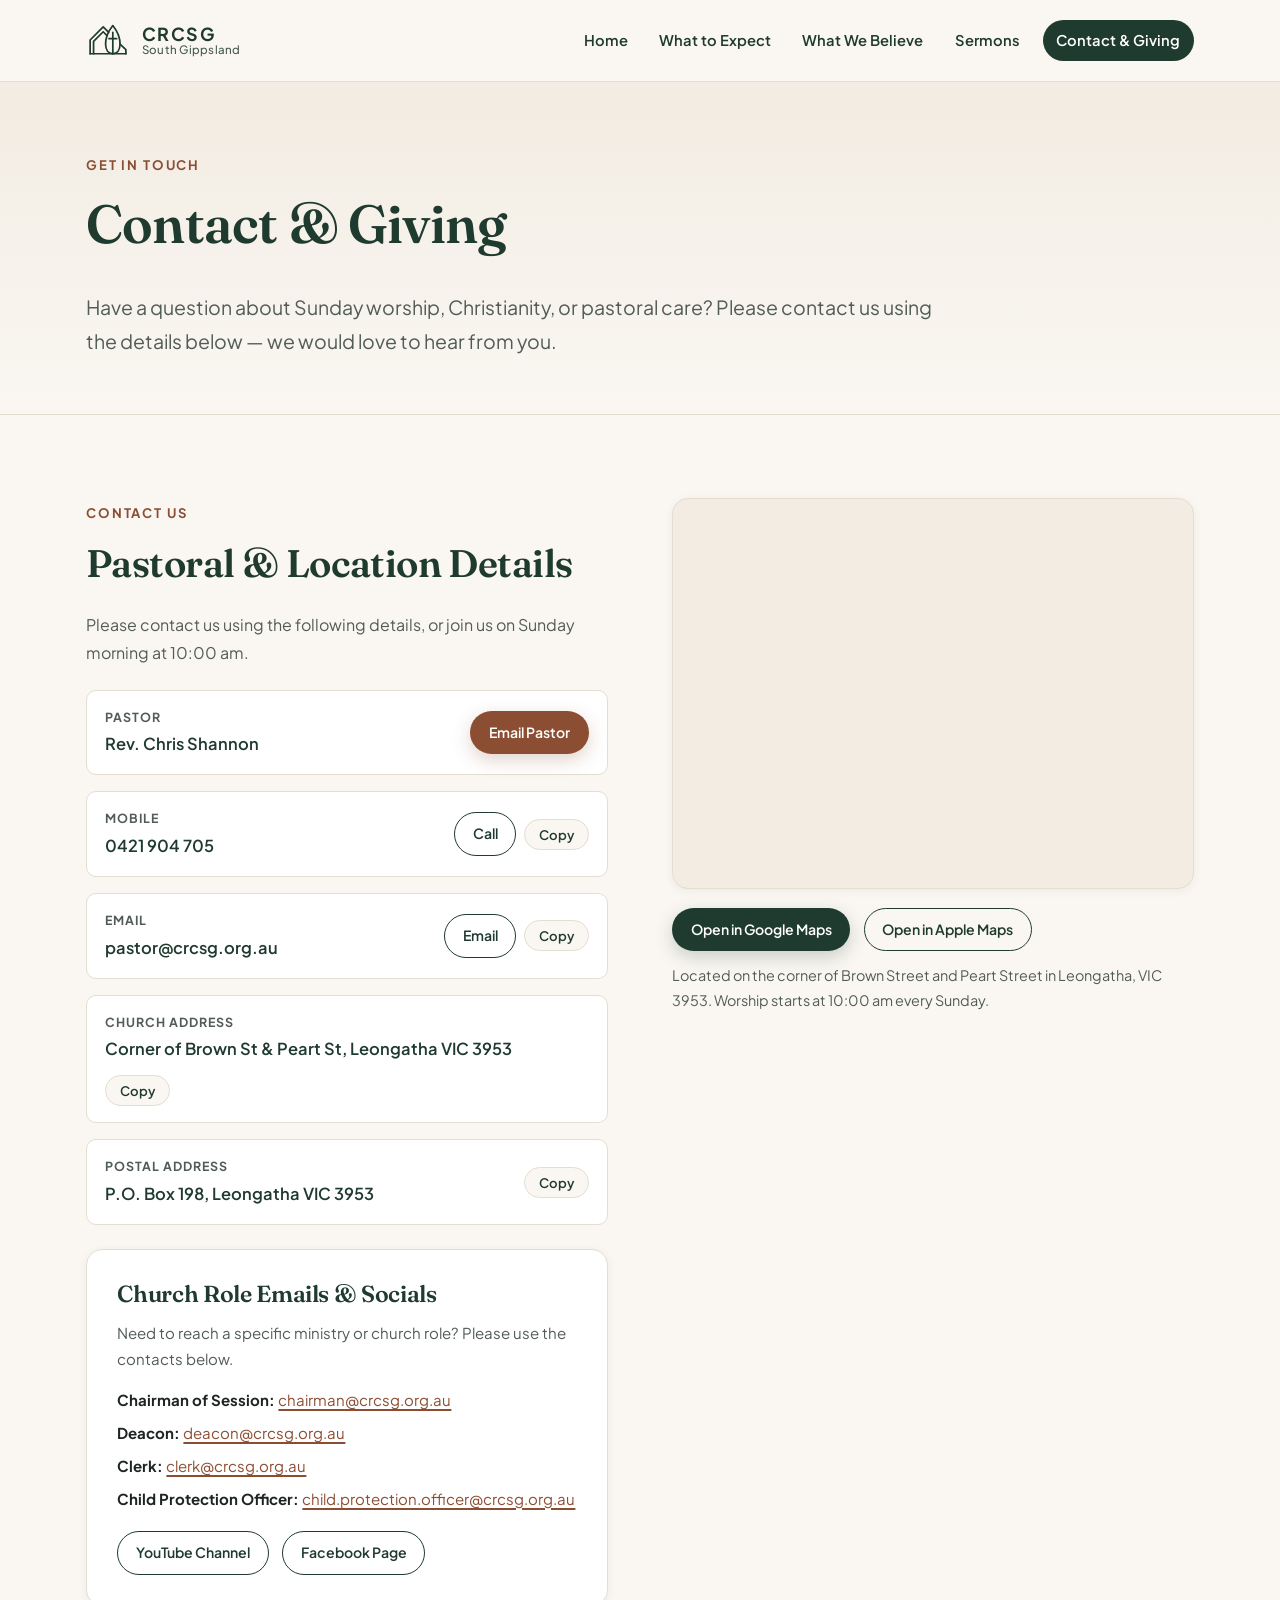
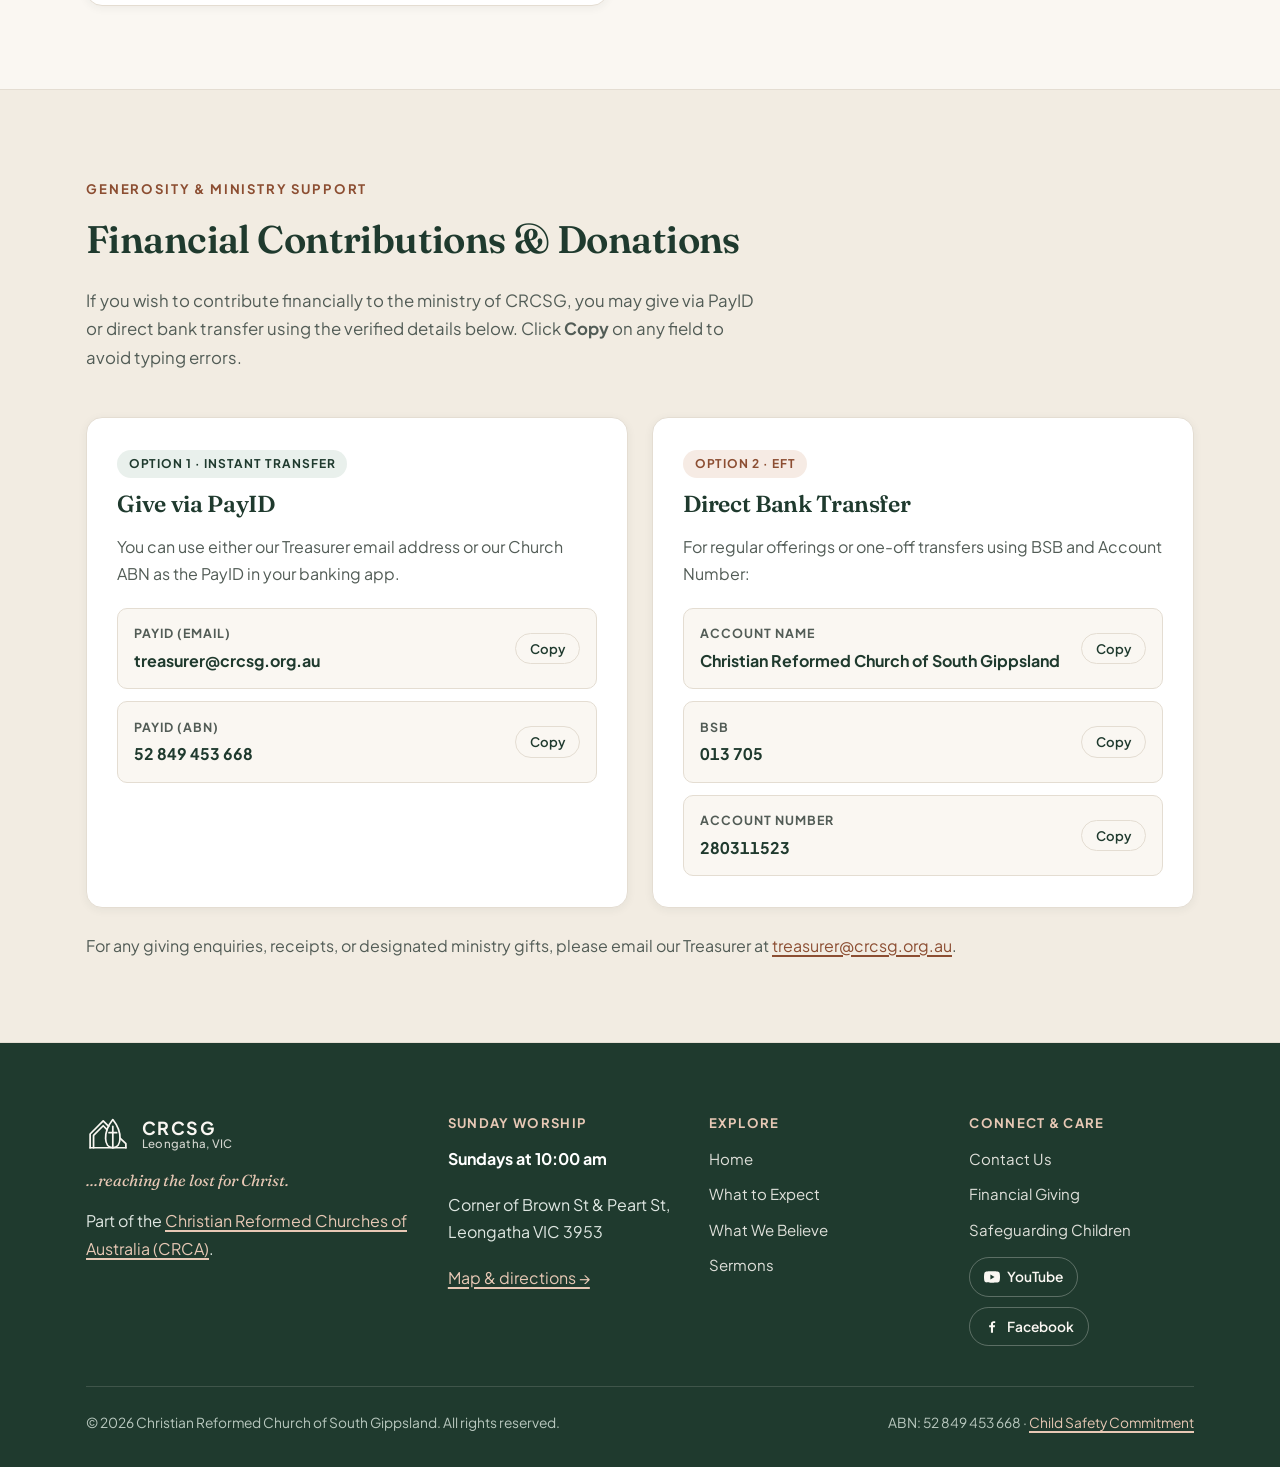
==== commit 8cc92a82: "Hide leadership directory and update navigation links" ====
--- a/contact.html
+++ b/contact.html
@@ -50,7 +50,6 @@
           <li><a class="nav-link" href="what-to-expect.html">What to Expect</a></li>
           <li><a class="nav-link" href="what-we-believe.html">What We Believe</a></li>
           <li><a class="nav-link" href="sermons.html">Sermons</a></li>
-          <li><a class="nav-link" href="leadership.html">Leadership</a></li>
           <li><a class="nav-link nav-link--cta" href="contact.html" aria-current="page">Contact &amp; Giving</a></li>
         </ul>
       </nav>
@@ -137,7 +136,7 @@
             <div class="card" style="margin-top: 1.5rem;">
               <h3 style="margin-bottom: 0.75rem;">Church Role Emails &amp; Socials</h3>
               <p style="font-size: 0.94rem; margin-bottom: 1rem;">
-                Need to reach a specific ministry or council member? You can also reach our <a href="leadership.html">Church Council</a> directory.
+                Need to reach a specific ministry or church role? Please use the contacts below.
               </p>
               <ul style="list-style: none; padding: 0; margin: 0 0 1.25rem; font-size: 0.94rem;">
                 <li><strong>Chairman of Session:</strong> <a data-config-href="emails.chairman" data-href-prefix="mailto:" href="mailto:chairman@crcsg.org.au" data-config="emails.chairman">chairman@crcsg.org.au</a></li>
@@ -293,7 +292,6 @@
             <li><a href="what-to-expect.html">What to Expect</a></li>
             <li><a href="what-we-believe.html">What We Believe</a></li>
             <li><a href="sermons.html">Sermons</a></li>
-            <li><a href="leadership.html">Leadership</a></li>
           </ul>
         </div>
 
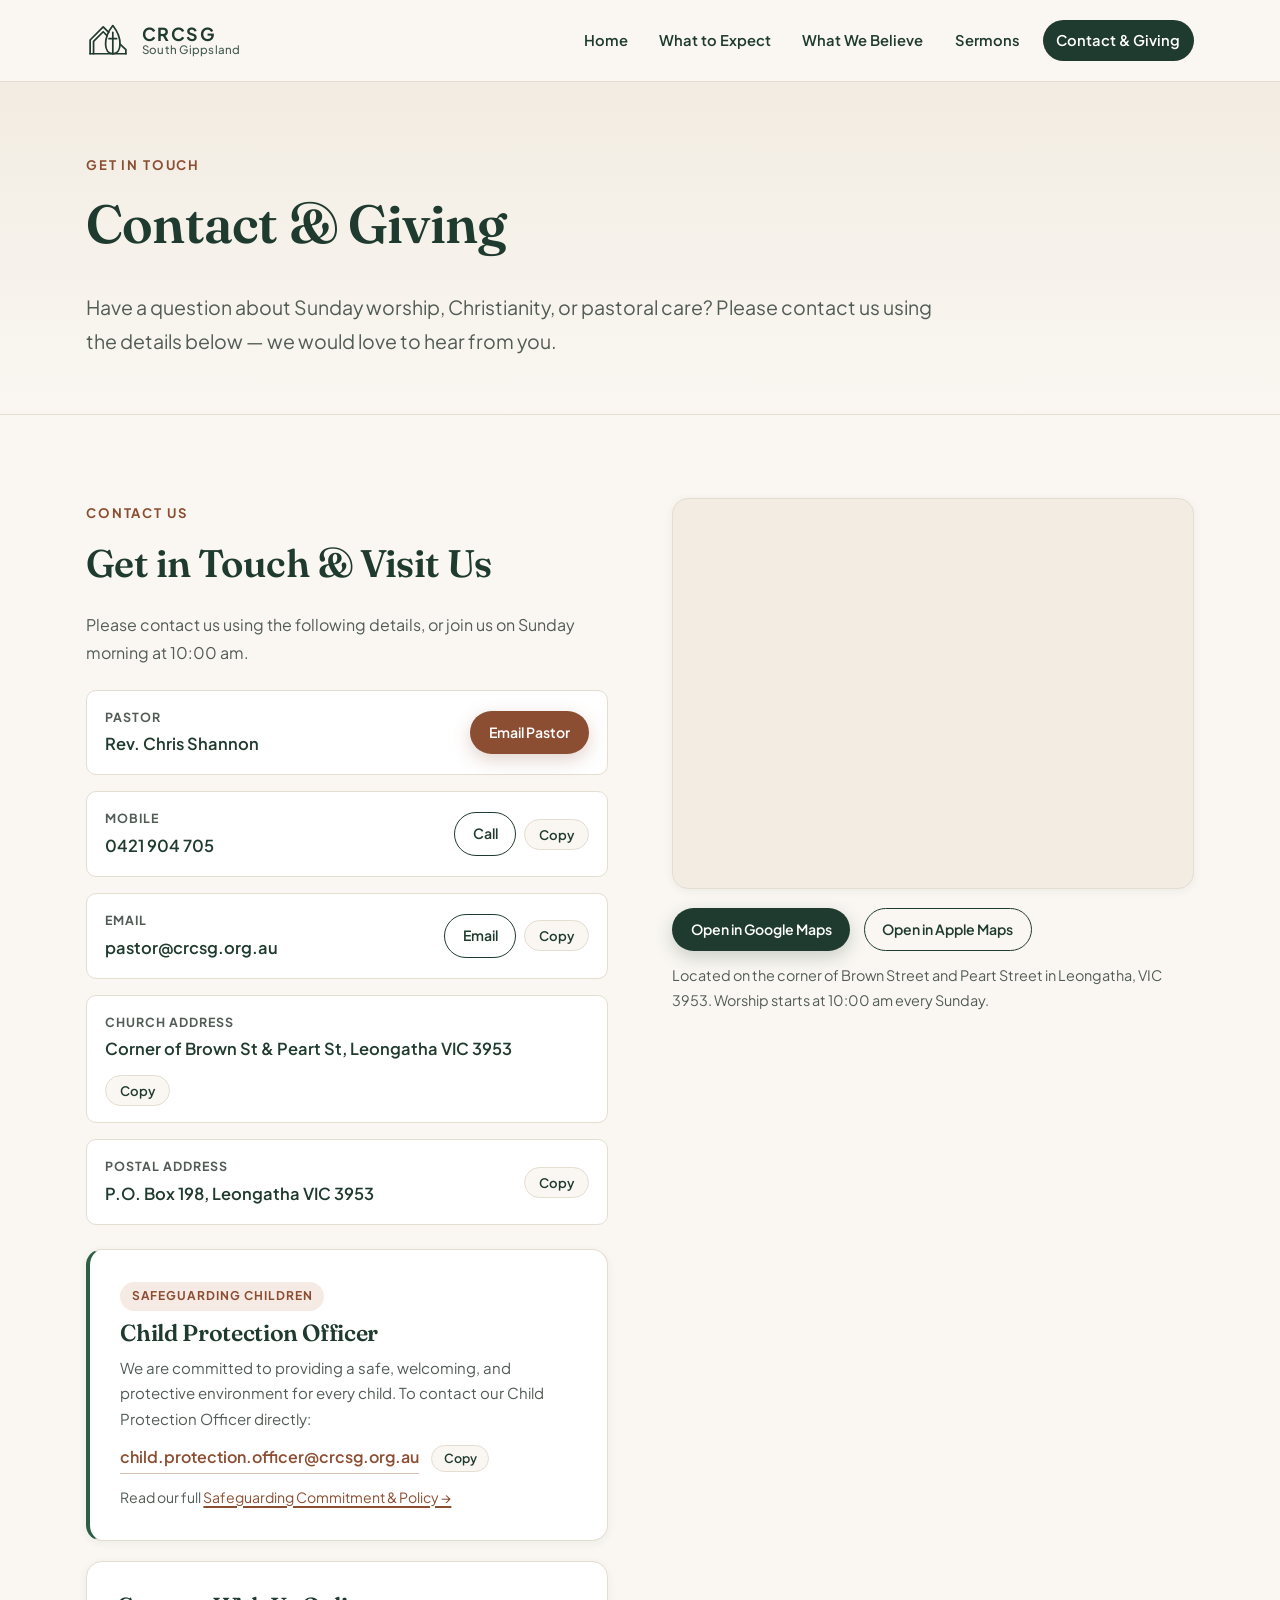
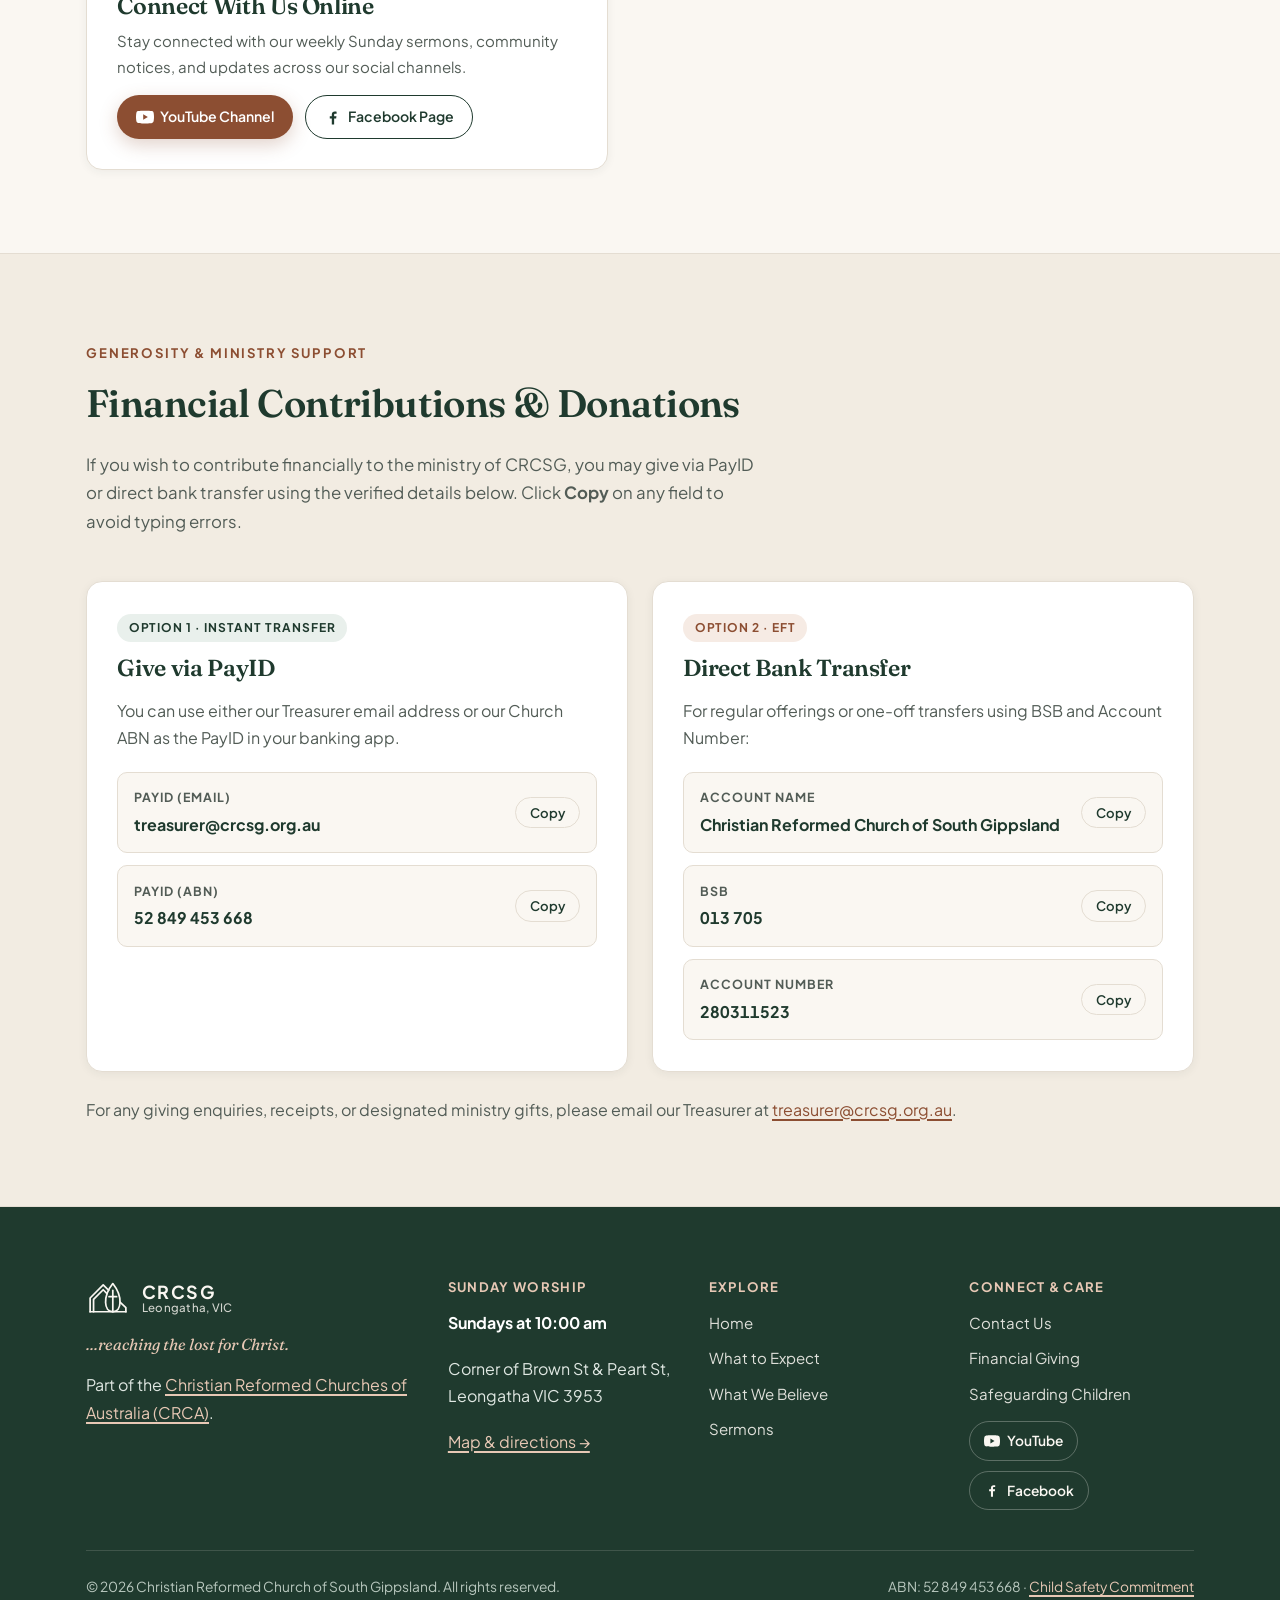
==== commit f26f4a43: "Add real church photos, update contact & giving page, and add local SEO schema" ====
--- a/contact.html
+++ b/contact.html
@@ -74,7 +74,7 @@
         <div class="split-grid split-grid--top">
           <div>
             <span class="eyebrow">Contact Us</span>
-            <h2>Pastoral &amp; Location Details</h2>
+            <h2>Get in Touch &amp; Visit Us</h2>
             <p class="prose" style="color: var(--ink-muted); margin-bottom: 1.5rem;">
               Please contact us using the following details, or join us on Sunday morning at 10:00 am.
             </p>
@@ -133,20 +133,35 @@
               </div>
             </div>
 
-            <div class="card" style="margin-top: 1.5rem;">
-              <h3 style="margin-bottom: 0.75rem;">Church Role Emails &amp; Socials</h3>
-              <p style="font-size: 0.94rem; margin-bottom: 1rem;">
-                Need to reach a specific ministry or church role? Please use the contacts below.
+            <div class="card" style="margin-top: 1.5rem; border-left: 4px solid var(--forest, #2C5E43);">
+              <span class="role-badge role-badge--timber" style="margin-bottom: 0.5rem; display: inline-block;">Safeguarding Children</span>
+              <h3 style="margin-bottom: 0.5rem;">Child Protection Officer</h3>
+              <p style="font-size: 0.94rem; margin-bottom: 0.75rem; color: var(--ink-muted);">
+                We are committed to providing a safe, welcoming, and protective environment for every child. To contact our Child Protection Officer directly:
               </p>
-              <ul style="list-style: none; padding: 0; margin: 0 0 1.25rem; font-size: 0.94rem;">
-                <li><strong>Chairman of Session:</strong> <a data-config-href="emails.chairman" data-href-prefix="mailto:" href="mailto:chairman@crcsg.org.au" data-config="emails.chairman">chairman@crcsg.org.au</a></li>
-                <li><strong>Deacon:</strong> <a data-config-href="emails.deacon" data-href-prefix="mailto:" href="mailto:deacon@crcsg.org.au" data-config="emails.deacon">deacon@crcsg.org.au</a></li>
-                <li><strong>Clerk:</strong> <a data-config-href="emails.clerk" data-href-prefix="mailto:" href="mailto:clerk@crcsg.org.au" data-config="emails.clerk">clerk@crcsg.org.au</a></li>
-                <li><strong>Child Protection Officer:</strong> <a data-config-href="emails.childProtection" data-href-prefix="mailto:" href="mailto:child.protection.officer@crcsg.org.au" data-config="emails.childProtection">child.protection.officer@crcsg.org.au</a></li>
-              </ul>
-              <div class="btn-group">
-                <a class="btn btn-outline btn-sm" data-config-href="youtube.channelUrl" href="https://www.youtube.com/@sgcrc-christianreformedchurch" target="_blank" rel="noopener noreferrer">YouTube Channel</a>
-                <a class="btn btn-outline btn-sm" data-config-href="facebookUrl" href="https://www.facebook.com/p/Christian-Reformed-Church-South-Gippsland-100090853963231/" target="_blank" rel="noopener noreferrer">Facebook Page</a>
+              <div style="display: flex; flex-wrap: wrap; align-items: center; gap: 0.75rem; margin-bottom: 0.75rem;">
+                <a class="text-link" data-config-href="emails.childProtection" data-href-prefix="mailto:" href="mailto:child.protection.officer@crcsg.org.au" data-config="emails.childProtection">child.protection.officer@crcsg.org.au</a>
+                <button class="copy-btn copy-btn--subtle" type="button" data-copy-config="emails.childProtection" data-copy-value="child.protection.officer@crcsg.org.au">Copy</button>
+              </div>
+              <p style="font-size: 0.88rem; margin: 0;">
+                Read our full <a href="safeguarding.html">Safeguarding Commitment &amp; Policy →</a>
+              </p>
+            </div>
+
+            <div class="card" style="margin-top: 1.25rem;">
+              <h3 style="margin-bottom: 0.5rem;">Connect With Us Online</h3>
+              <p style="font-size: 0.94rem; margin-bottom: 1rem; color: var(--ink-muted);">
+                Stay connected with our weekly Sunday sermons, community notices, and updates across our social channels.
+              </p>
+              <div class="btn-group" style="display: flex; flex-wrap: wrap; gap: 0.75rem;">
+                <a class="btn btn-primary btn-sm" data-config-href="youtube.channelUrl" href="https://www.youtube.com/@sgcrc-christianreformedchurch" target="_blank" rel="noopener noreferrer" style="display: inline-flex; align-items: center; gap: 0.4rem;">
+                  <svg viewBox="0 0 24 24" width="18" height="18" fill="currentColor" aria-hidden="true"><path d="M23.5 6.2a3 3 0 0 0-2.1-2.1C19.5 3.5 12 3.5 12 3.5s-7.5 0-9.4.6A3 3 0 0 0 .5 6.2 31.3 31.3 0 0 0 0 12a31.3 31.3 0 0 0 .5 5.8 3 3 0 0 0 2.1 2.1c1.9.6 9.4.6 9.4.6s7.5 0 9.4-.6a3 3 0 0 0 2.1-2.1A31.3 31.3 0 0 0 24 12a31.3 31.3 0 0 0-.5-5.8ZM9.6 15.6V8.4L15.8 12l-6.2 3.6Z"/></svg>
+                  YouTube Channel
+                </a>
+                <a class="btn btn-outline btn-sm" data-config-href="facebookUrl" href="https://www.facebook.com/p/Christian-Reformed-Church-South-Gippsland-100090853963231/" target="_blank" rel="noopener noreferrer" style="display: inline-flex; align-items: center; gap: 0.4rem;">
+                  <svg viewBox="0 0 24 24" width="18" height="18" fill="currentColor" aria-hidden="true"><path d="M13.5 22v-8h2.7l.4-3h-3.1V9.1c0-.9.3-1.5 1.6-1.5h1.7V4.9c-.3 0-1.3-.1-2.4-.1-2.4 0-4 1.4-4 4.1V11H7.7v3h2.7v8h3.1Z"/></svg>
+                  Facebook Page
+                </a>
               </div>
             </div>
           </div>
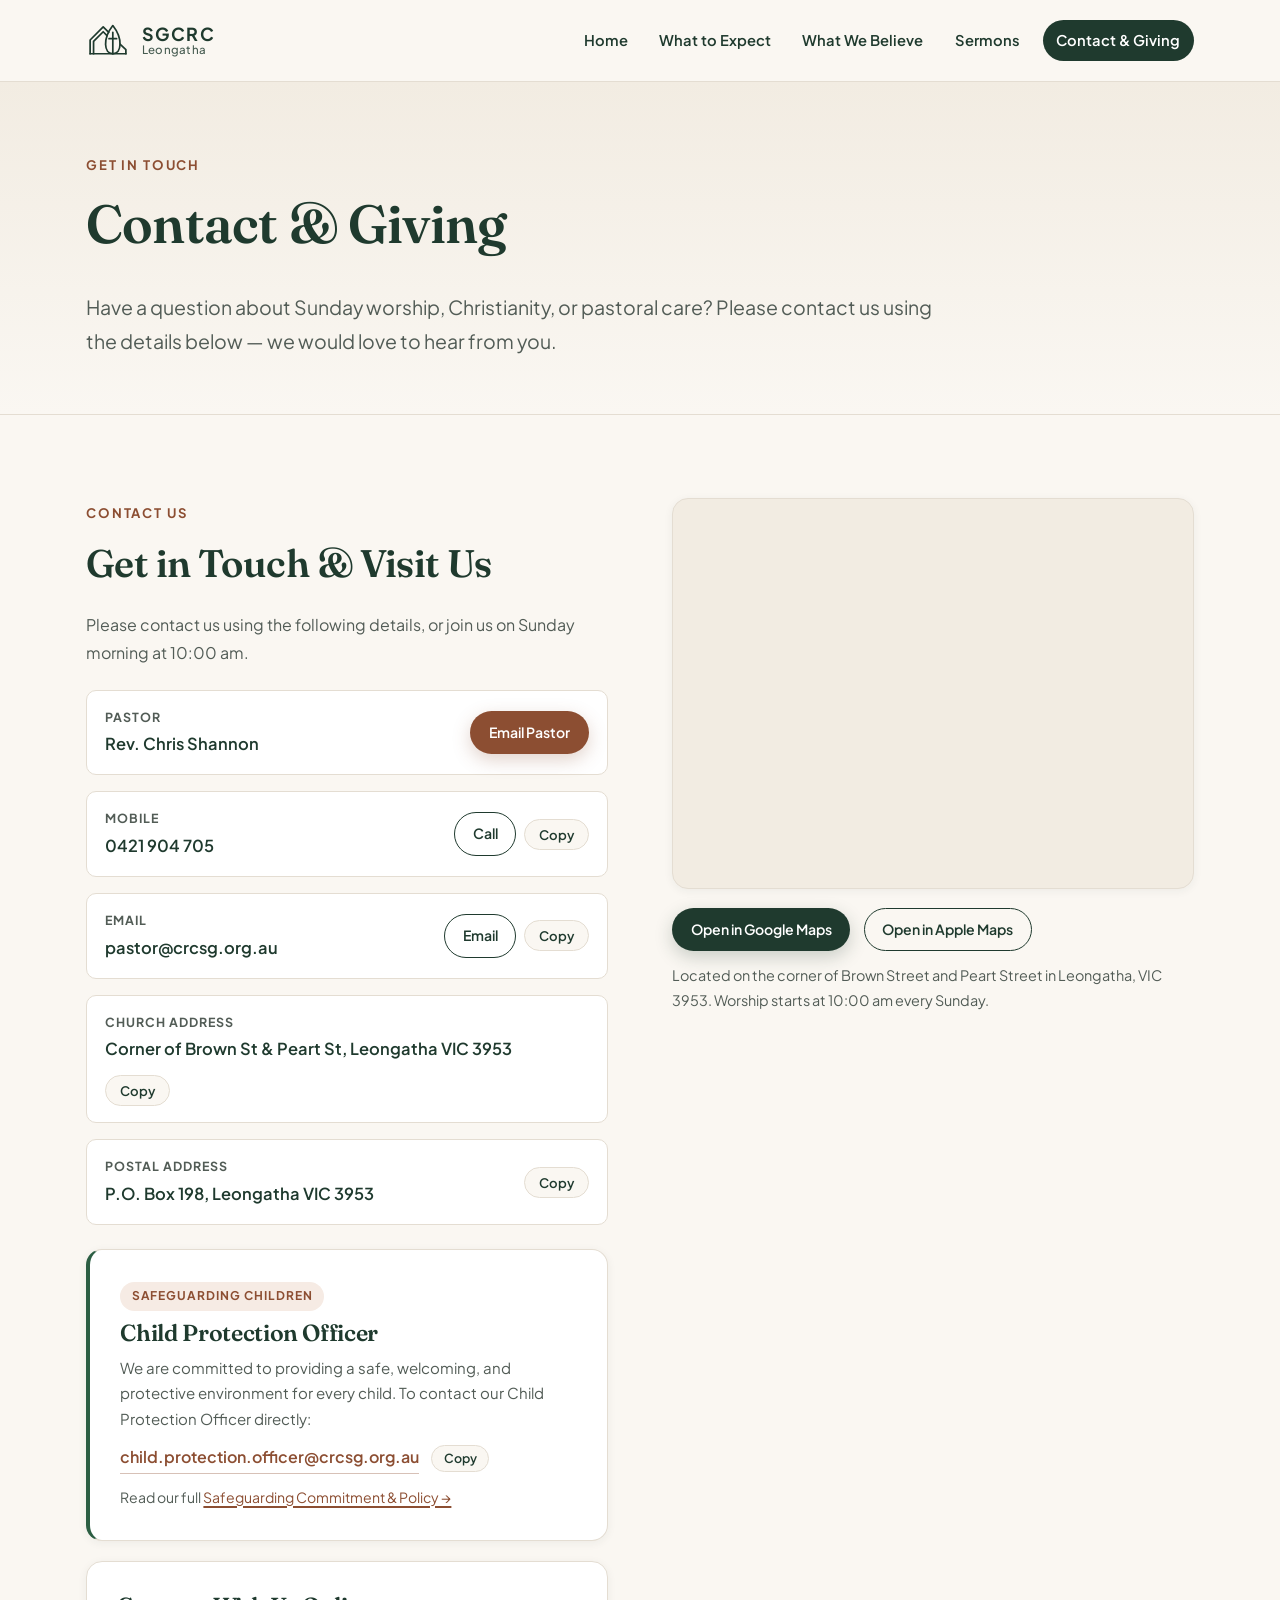
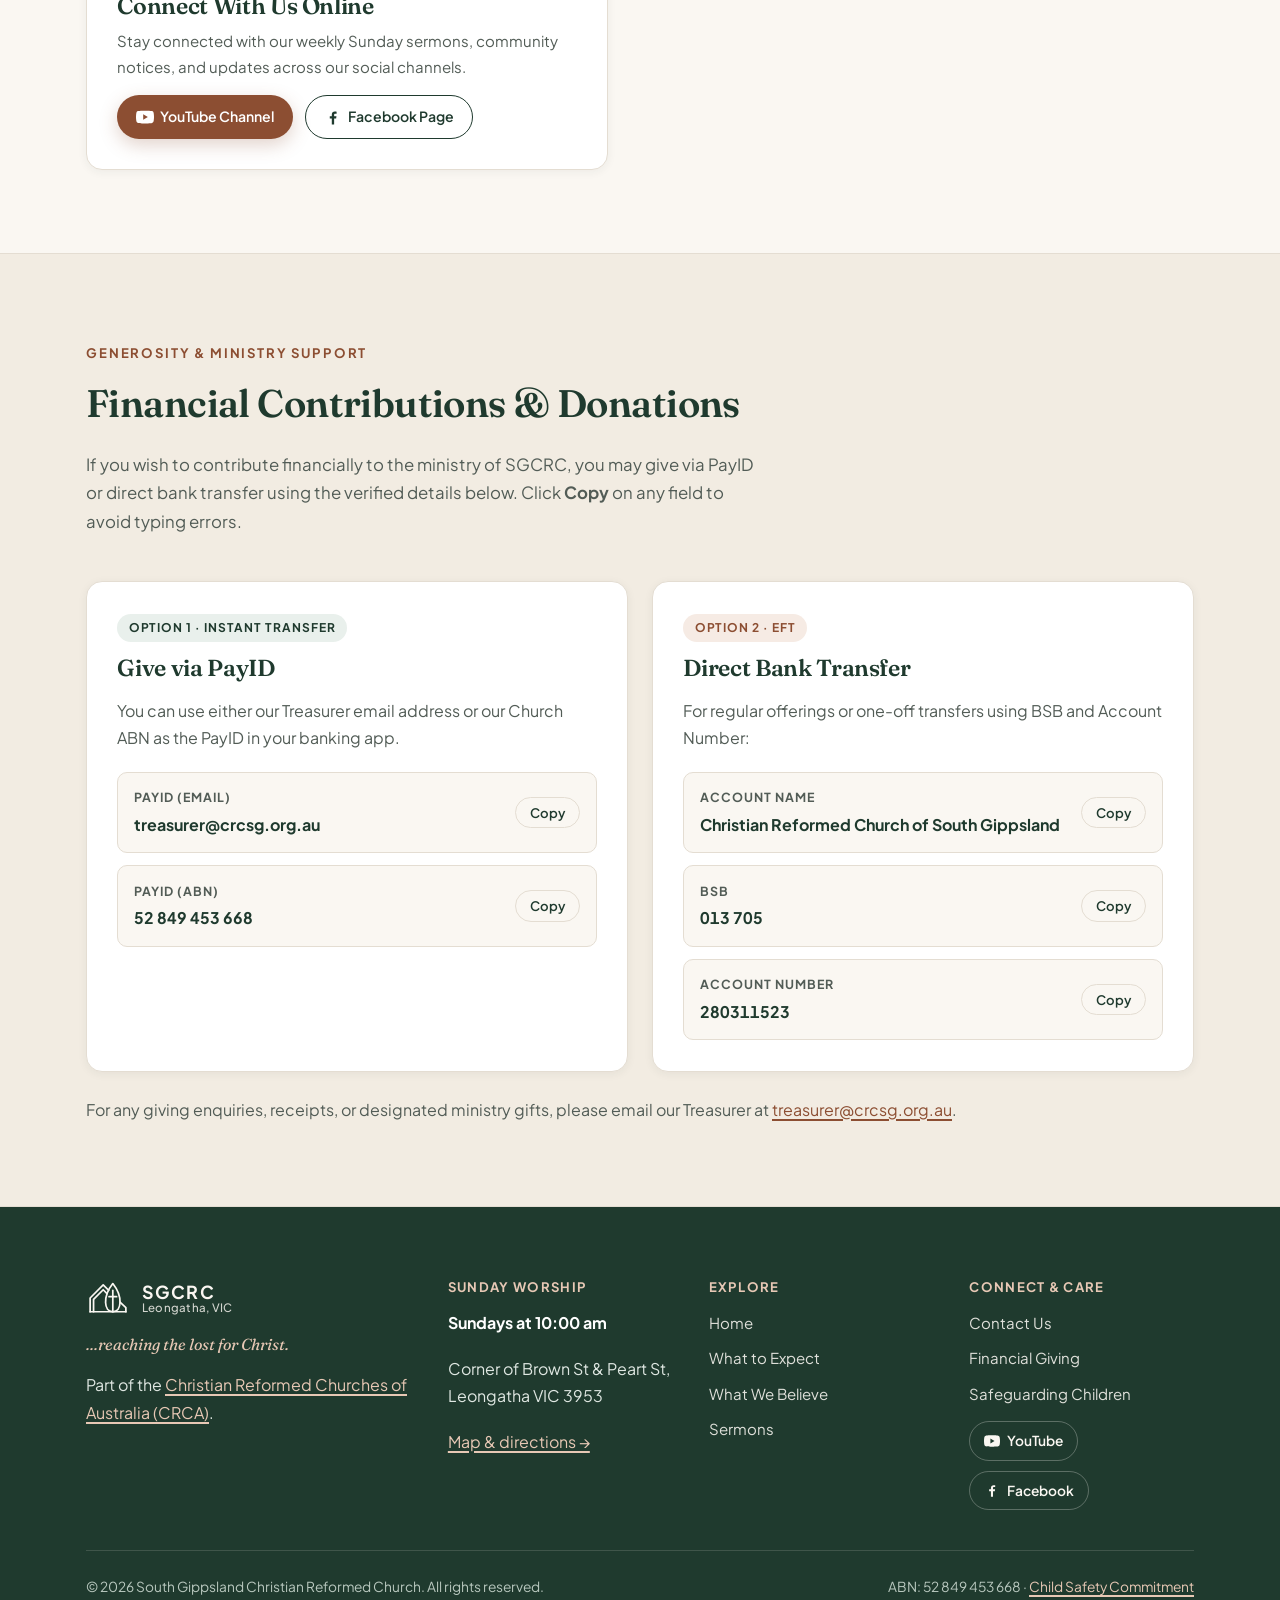
==== commit 3fe9ff5d: "Update branding to South Gippsland Christian Reformed Church (SGCRC) with Leongatha sub-brand" ====
--- a/contact.html
+++ b/contact.html
@@ -3,7 +3,7 @@
 <head>
   <meta charset="UTF-8">
   <meta name="viewport" content="width=device-width, initial-scale=1.0">
-  <title>Contact &amp; Giving | Christian Reformed Church of South Gippsland</title>
+  <title>Contact &amp; Giving | South Gippsland Christian Reformed Church</title>
   <meta name="description" content="Contact Rev. Chris Shannon, get directions to our church at the corner of Brown and Peart Streets in Leongatha, or find PayID and bank transfer details.">
   <link rel="icon" type="image/svg+xml" href="assets/images/favicon.svg">
   <link rel="preconnect" href="https://fonts.googleapis.com">
@@ -18,7 +18,7 @@
 
   <header class="site-header">
     <div class="container header-inner">
-      <a class="brand-link" href="index.html" aria-label="CRCSG Home">
+      <a class="brand-link" href="index.html" aria-label="SGCRC Home">
         <svg class="brand-emblem" viewBox="0 0 64 52" fill="none" aria-hidden="true">
           <g stroke="currentColor" stroke-width="2.5" stroke-linecap="round" stroke-linejoin="round">
             <line x1="6" y1="46" x2="58" y2="46"/>
@@ -31,8 +31,8 @@
           </g>
         </svg>
         <span class="brand-text">
-          <span class="brand-acronym" data-config="shortName">CRCSG</span>
-          <span class="brand-sub">South Gippsland</span>
+          <span class="brand-acronym" data-config="shortName">SGCRC</span>
+          <span class="brand-sub">Leongatha</span>
         </span>
       </a>
 
@@ -196,7 +196,7 @@
           <span class="eyebrow">Generosity &amp; Ministry Support</span>
           <h2>Financial Contributions &amp; Donations</h2>
           <p>
-            If you wish to contribute financially to the ministry of CRCSG, you may give via PayID or direct bank transfer using the verified details below. Click <strong>Copy</strong> on any field to avoid typing errors.
+            If you wish to contribute financially to the ministry of SGCRC, you may give via PayID or direct bank transfer using the verified details below. Click <strong>Copy</strong> on any field to avoid typing errors.
           </p>
         </div>
 
@@ -283,7 +283,7 @@
               </g>
             </svg>
             <span class="brand-text">
-              <span class="brand-acronym" data-config="shortName">CRCSG</span>
+              <span class="brand-acronym" data-config="shortName">SGCRC</span>
               <span class="brand-sub">Leongatha, VIC</span>
             </span>
           </a>
--- a/assets/css/styles.css
+++ b/assets/css/styles.css
@@ -722,6 +722,10 @@
 
 .cards-grid--2 {
   grid-template-columns: repeat(2, minmax(0, 1fr));
+}
+
+.cards-grid--4 {
+  grid-template-columns: repeat(auto-fit, minmax(240px, 1fr));
 }
 
 .card {
